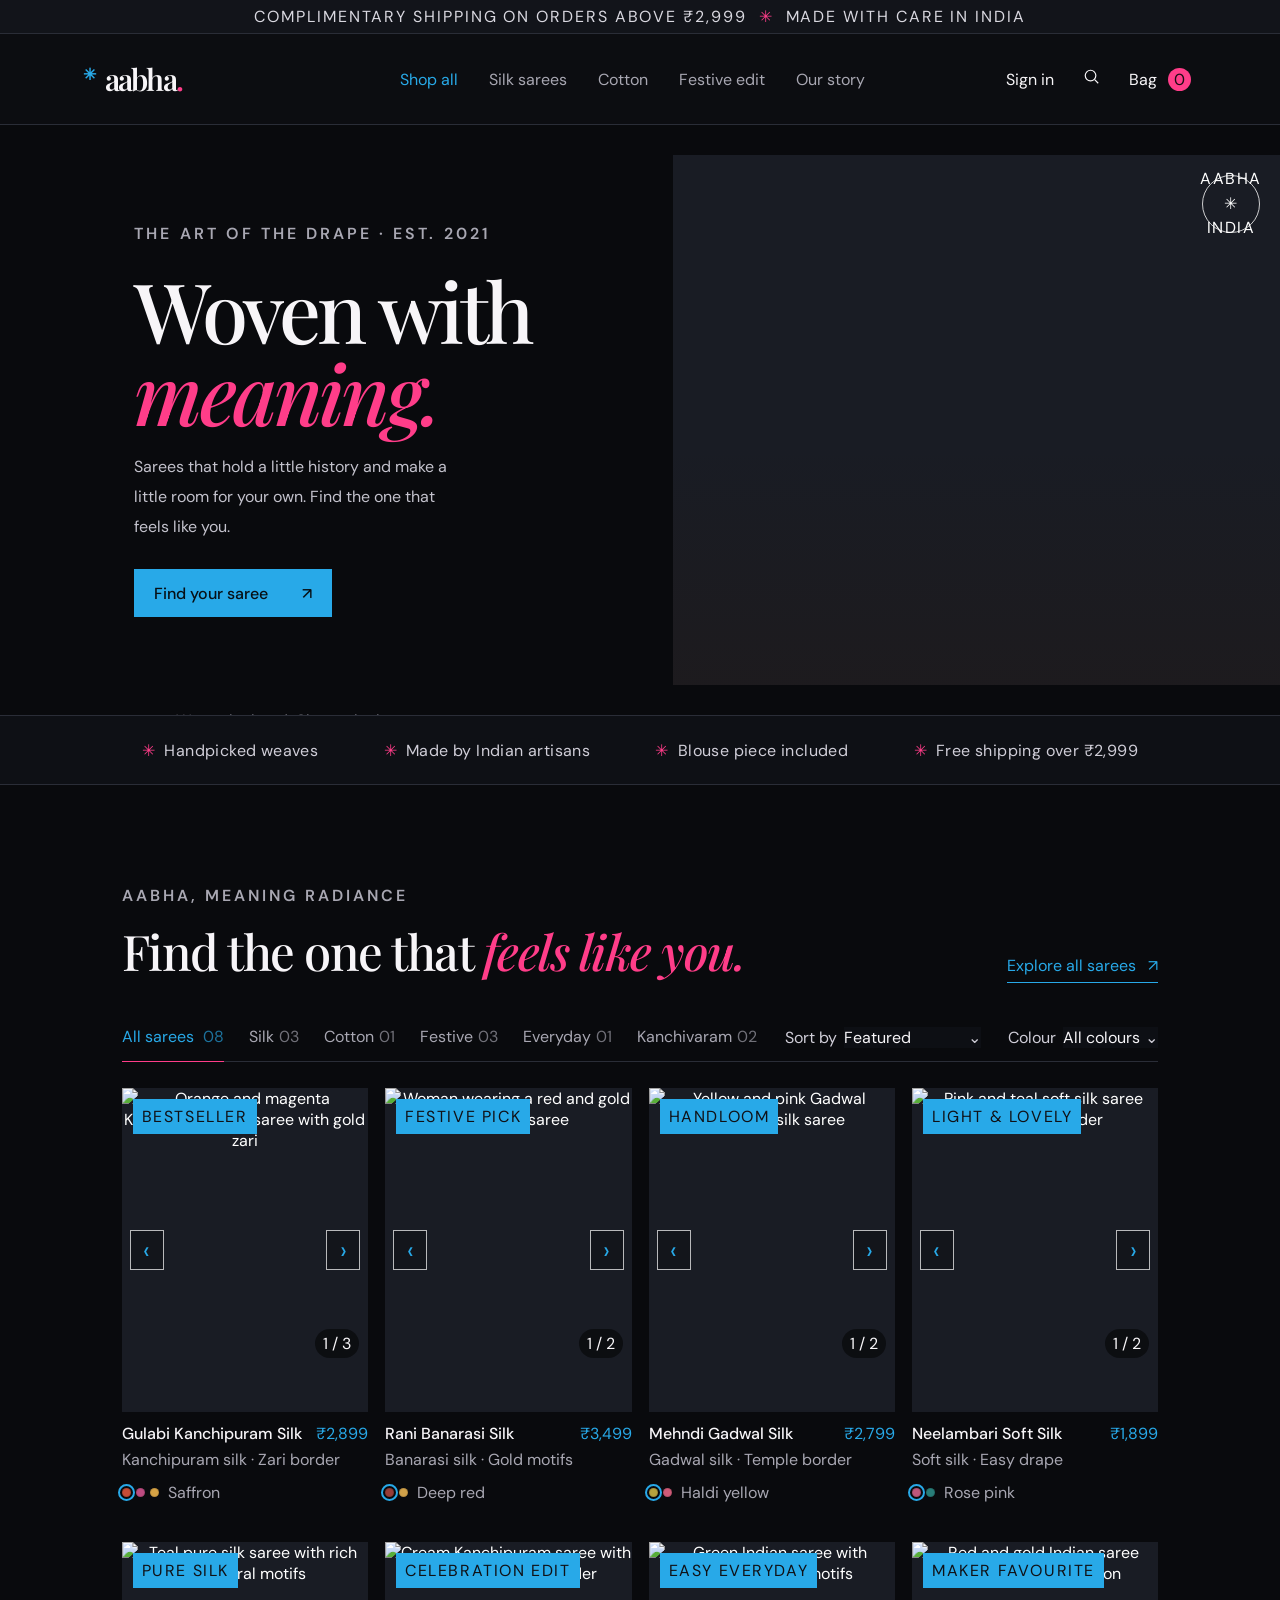
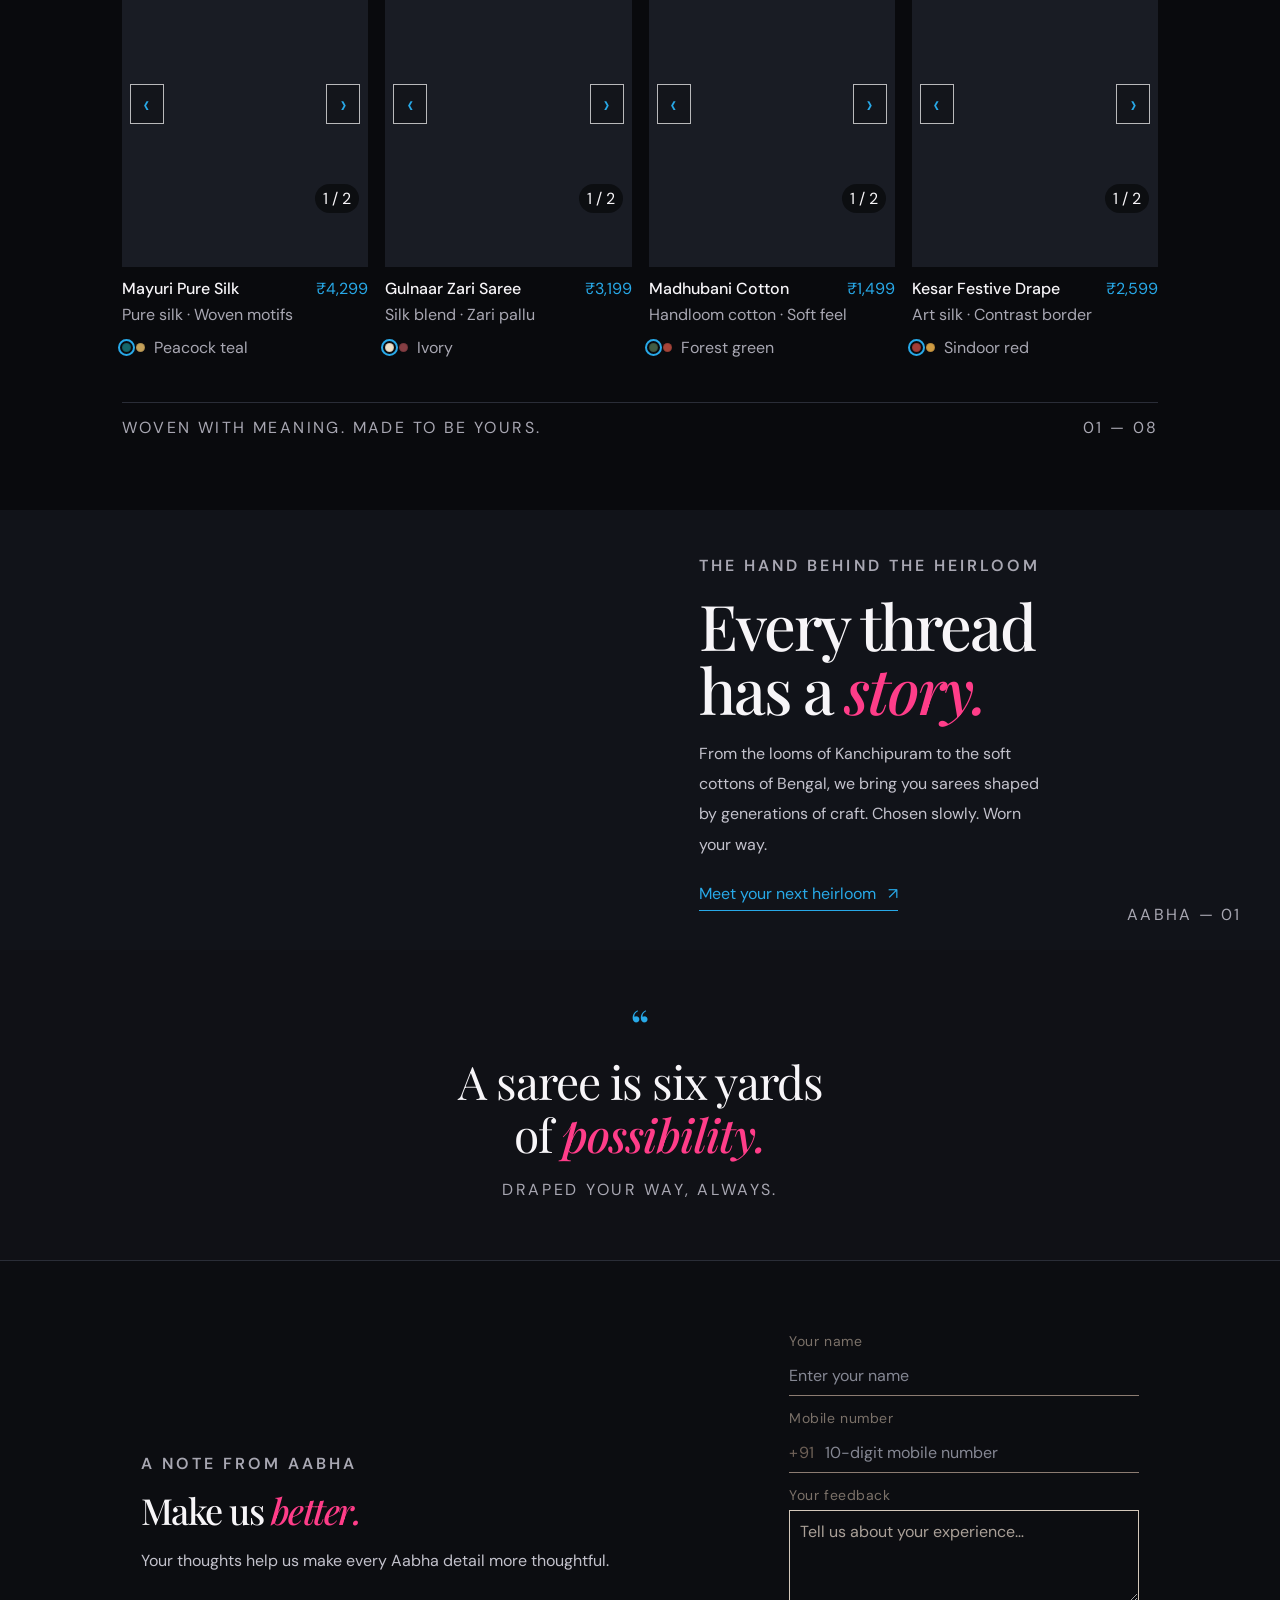
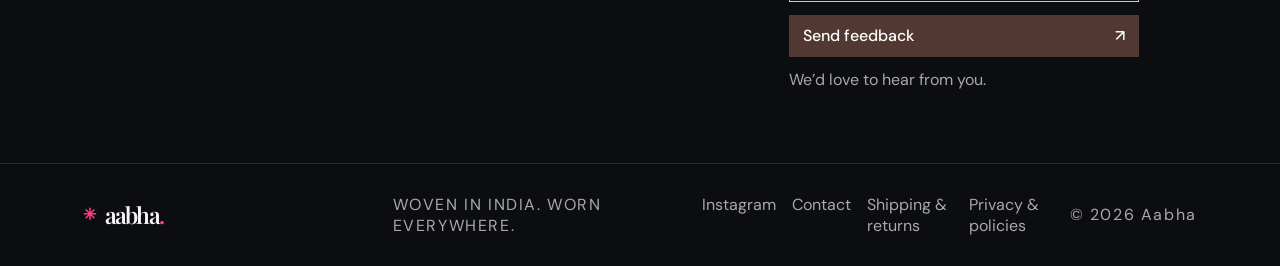
==== index.html @ df58d409 "Send feedback details via email" ====
<!doctype html>
<html lang="en">
<head>
  <meta charset="UTF-8" />
  <meta name="viewport" content="width=device-width, initial-scale=1.0" />
  <meta name="theme-color" content="#090a0d" />
  <meta name="description" content="Discover handpicked silk, cotton and festive sarees at Aabha. Timeless Indian drapes, thoughtfully chosen." />
  <title>Aabha — Sarees for every story</title>
  <link rel="preconnect" href="https://fonts.googleapis.com" />
  <link rel="preconnect" href="https://fonts.gstatic.com" crossorigin />
  <link href="https://fonts.googleapis.com/css2?family=DM+Sans:wght@400;500;600;700&family=Playfair+Display:ital,wght@0,500;0,600;0,700;1,500&display=swap" rel="stylesheet" />
<link rel="stylesheet" href="styles.css?v=11" />
  <link rel="stylesheet" href="storefront-theme.css?v=1" />
</head>
<body>
  <div class="announcement">Complimentary shipping on orders above ₹2,999 <span>✳</span> Made with care in India</div>
  <header class="site-header">
    <button class="menu-toggle" aria-label="Toggle navigation"><span></span><span></span></button>
    <a class="wordmark" href="#top" aria-label="Aabha home"><span class="logo-flower">✳</span> aabha<span class="logo-dot">.</span></a>
    <nav class="main-nav" aria-label="Main navigation"><a class="active" href="#shop">Shop all</a><a href="#shop" data-filter-link="Silk">Silk sarees</a><a href="#shop" data-filter-link="Cotton">Cotton</a><a href="#shop" data-filter-link="Festive">Festive edit</a><a href="#story">Our story</a></nav>
    <div class="header-actions"><button class="login-trigger" id="login-trigger" type="button">Sign in</button><button class="icon-button search-toggle" aria-label="Search sarees" title="Search"><svg viewBox="0 0 24 24"><circle cx="10.8" cy="10.8" r="6.7"/><path d="m16 16 4.5 4.5"/></svg></button><button class="cart-trigger" aria-label="Open shopping bag">Bag <span class="cart-count">0</span></button></div>
  </header>
  <main id="top">
    <section class="hero"><div class="hero-copy"><span class="eyebrow">THE ART OF THE DRAPE · EST. 2021</span><h1>Woven with<br /><em>meaning.</em></h1><p>Sarees that hold a little history and make a little room for your own. Find the one that feels like you.</p><a class="button button-dark" href="#shop">Find your saree <span>↗</span></a><div class="hero-note"><span class="note-line"></span> Woven by hand. Chosen by heart.</div></div><div class="hero-image" role="img" aria-label="Model wearing an elegant red and gold Indian saree"><span class="image-stamp">AABHA<br />✳<br />INDIA</span></div></section>
    <section class="trust-strip"><div><span>✳</span> Handpicked weaves</div><div><span>✳</span> Made by Indian artisans</div><div><span>✳</span> Blouse piece included</div><div><span>✳</span> Free shipping over ₹2,999</div></section>
    <section class="shop-section" id="shop"><div class="section-heading"><div><span class="eyebrow">AABHA, MEANING RADIANCE</span><h2>Find the one that <em>feels like you.</em></h2></div><a href="#products" class="text-link">Explore all sarees <span>↗</span></a></div><div class="shop-controls"><div class="filter-list" role="group" aria-label="Filter by saree style"><button class="filter-chip selected" data-category="All">All sarees <span>08</span></button><button class="filter-chip" data-category="Silk">Silk</button><button class="filter-chip" data-category="Cotton">Cotton</button><button class="filter-chip" data-category="Festive">Festive</button><button class="filter-chip" data-category="Everyday">Everyday</button></div><label class="sort-label">Sort by <select id="sort-select" aria-label="Sort sarees"><option value="featured">Featured</option><option value="low">Price: low to high</option><option value="high">Price: high to low</option></select><span>⌄</span></label><label class="color-filter">Colour <select id="color-filter" aria-label="Filter sarees by colour"><option value="all">All colours</option></select><span>⌄</span></label></div><div class="search-row" id="search-row"><label for="search-input">Find your drape</label><div><input id="search-input" type="search" placeholder="Try ‘Banarasi’ or ‘cotton’" /><button id="clear-search" aria-label="Clear search">×</button></div></div><div class="product-grid" id="products"></div><p class="empty-state" id="empty-state" hidden>No sarees found. Try a different search.</p><div class="shop-bottom"><span>WOVEN WITH MEANING. MADE TO BE YOURS.</span><span>01 — 08</span></div></section>
    <section class="craft-band" id="story"><div class="craft-image" role="img" aria-label="Traditional Indian textile with rich woven patterns"></div><div class="craft-copy"><span class="eyebrow">THE HAND BEHIND THE HEIRLOOM</span><h2>Every thread<br />has a <em>story.</em></h2><p>From the looms of Kanchipuram to the soft cottons of Bengal, we bring you sarees shaped by generations of craft. Chosen slowly. Worn your way.</p><a class="text-link" href="#shop">Meet your next heirloom <span>↗</span></a></div><span class="craft-number">AABHA — 01</span></section>
    <section class="quote-band"><span class="quote-mark">“</span><blockquote>A saree is six yards<br />of <em>possibility.</em></blockquote><span class="quote-byline">DRAPED YOUR WAY, ALWAYS.</span></section>
    <section class="newsletter"><div><span class="eyebrow">A NOTE FROM AABHA</span><h2>Make us <em>better.</em></h2><p>Your thoughts help us make every Aabha detail more thoughtful.</p></div><form id="feedback-form"><label class="feedback-field" for="feedback-name"><span>Your name</span><input id="feedback-name" name="name" type="text" autocomplete="name" maxlength="80" placeholder="Enter your name" required /></label><label class="feedback-field" for="feedback-mobile"><span>Mobile number</span><div class="feedback-phone"><span>+91</span><input id="feedback-mobile" name="mobile" type="tel" inputmode="numeric" autocomplete="tel-national" maxlength="10" pattern="[6-9][0-9]{9}" title="Enter a valid 10-digit Indian mobile number" placeholder="10-digit mobile number" required /></div></label><label class="feedback-field" for="feedback-message"><span>Your feedback</span><textarea id="feedback-message" name="feedback" rows="3" maxlength="1000" placeholder="Tell us about your experience…" required></textarea></label><button class="feedback-submit" type="submit">Send feedback <span>↗</span></button><span class="form-feedback" id="feedback-status" aria-live="polite">We’d love to hear from you.</span></form></section>
  </main>
  <footer class="site-footer"><a class="wordmark" href="#top"><span class="logo-flower">✳</span> aabha<span class="logo-dot">.</span></a><span>WOVEN IN INDIA. WORN EVERYWHERE.</span><div><a href="#story">Instagram</a><a href="#story">Contact</a><a href="policies.html#shipping-returns">Shipping &amp; returns</a><a href="policies.html">Privacy &amp; policies</a></div><small class="copyright">© 2026 Aabha</small></footer>
  <div class="auth-overlay" id="auth-overlay" aria-hidden="true"><section class="auth-dialog" role="dialog" aria-modal="true" aria-labelledby="auth-title"><button class="auth-close" id="close-auth" aria-label="Close sign in">×</button><a class="auth-brand" href="#top">✳ aabha.</a><span class="eyebrow">YOUR AABHA ACCOUNT</span><h2 id="auth-title">A little closer to your next drape.</h2><p class="auth-intro">Sign in with your mobile number to continue.</p><form id="phone-form"><label for="phone-number">Mobile number</label><div class="phone-field"><span>+91</span><input id="phone-number" type="tel" inputmode="numeric" autocomplete="tel-national" maxlength="10" placeholder="10-digit mobile number" required /></div><button class="button button-dark auth-submit" type="submit">Send OTP <span>↗</span></button><p class="auth-feedback" id="phone-feedback" aria-live="polite"></p></form><form id="otp-form" hidden><p class="otp-sent" id="otp-sent"></p><label for="otp-code">6-digit OTP</label><input class="otp-field" id="otp-code" type="text" inputmode="numeric" autocomplete="one-time-code" maxlength="6" placeholder="Enter OTP" required /><p class="demo-note">Local demo code: <strong>123456</strong>. Real SMS verification needs a server and OTP provider.</p><button class="button button-dark auth-submit" type="submit">Verify & sign in <span>↗</span></button><button class="resend-otp" id="resend-otp" type="button">Change number / resend code</button><p class="auth-feedback" id="otp-feedback" aria-live="polite"></p></form><form id="name-form" hidden><p class="otp-sent">OTP verified. What should we call you?</p><label for="full-name">Your name</label><input class="name-field" id="full-name" type="text" autocomplete="name" minlength="2" maxlength="60" placeholder="Enter your name" required /><button class="button button-dark auth-submit" type="submit">Finish sign in <span>↗</span></button><p class="auth-feedback" id="name-feedback" aria-live="polite"></p></form><div class="auth-signed-in" id="auth-signed-in" hidden><p class="signed-in-message">You’re signed in. Welcome to Aabha ✳</p><button class="resend-otp" id="sign-out" type="button">Sign out</button></div></section></div>  <div class="cart-backdrop" id="cart-backdrop"></div><aside class="cart-drawer" id="cart-drawer" aria-label="Shopping bag" aria-hidden="true"><div class="drawer-head"><div><span class="eyebrow">A LITTLE SOMETHING FOR YOU</span><h2>Your bag <span class="drawer-count">(0)</span></h2></div><button id="close-cart" aria-label="Close shopping bag">×</button></div><div class="shipping-progress"><span class="shipping-copy">Add a saree to your bag</span><div><i id="shipping-progress-bar"></i></div></div><div class="cart-items" id="cart-items"></div><div class="cart-empty" id="cart-empty"><span>✳</span><p>Your bag is waiting for a story.</p><button class="text-link" id="keep-shopping">Explore the collection ↗</button></div><div class="cart-footer" id="cart-footer"><section class="bag-address-section"><div class="bag-address-heading"><span>DELIVER TO</span><button id="add-address" type="button">+ Add new</button></div><div id="bag-address-list"></div><p class="bag-address-empty" id="bag-address-empty">Add a delivery address to continue.</p></section><section class="bill-summary" aria-label="Bill summary"><h3>Bill summary</h3><div class="bill-line"><span>Item total</span><strong id="subtotal">₹0</strong></div><div class="bill-line"><span>Handling charges</span><strong id="handling-charge">₹49</strong></div><div class="bill-line"><span>Delivery charges</span><strong id="delivery-charge">₹99</strong></div><div class="bill-line grand-total"><span>Grand total</span><strong id="grand-total">₹0</strong></div><p class="bill-note">Delivery is free on orders above ₹2,999.</p></section><button class="button button-dark checkout-button" id="checkout-button">Continue to checkout <span>↗</span></button><div class="checkout-message" id="checkout-message">Thank you for choosing artisan-made. Checkout is ready for your store setup.</div></div></aside><div class="toast" id="toast" role="status"></div>
  <div class="checkout-overlay" id="checkout-overlay" aria-hidden="true"><section class="checkout-dialog" role="dialog" aria-modal="true" aria-labelledby="delivery-title"><div class="checkout-head"><div><span class="eyebrow">ALMOST YOURS</span><h2 id="delivery-title">Where should we send it?</h2><p>Add or update your delivery address.</p></div><button id="close-checkout" aria-label="Close delivery address">×</button></div><form id="delivery-form"><div class="address-grid"><label class="address-field wide">Full name<input id="delivery-name" name="name" autocomplete="name" required /></label><label class="address-field">Mobile number<input id="delivery-phone" name="phone" type="tel" inputmode="numeric" autocomplete="tel-national" maxlength="10" required /></label><label class="address-field">Alternate mobile number <span>(optional)</span><input id="delivery-alt-phone" name="alternatePhone" type="tel" inputmode="numeric" autocomplete="tel-national" maxlength="10" placeholder="For delivery updates" /></label><label class="address-field">PIN code<input id="delivery-pincode" name="pincode" inputmode="numeric" autocomplete="postal-code" maxlength="6" required /></label><div class="address-field wide address-search-field"><label for="delivery-address-search">Search area, street or locality</label><input id="delivery-address-search" type="search" autocomplete="off" placeholder="Type at least 3 letters, e.g. HSR" aria-autocomplete="list" aria-controls="address-suggestions" aria-expanded="false" /><span>Address suggestions appear after 3 characters.</span><div class="address-suggestions" id="address-suggestions" role="listbox" hidden></div></div><label class="address-field wide">Flat, house no. and building<input id="delivery-house" name="house" autocomplete="address-line1" required /></label><label class="address-field wide">Street / area / locality<input id="delivery-area" name="area" autocomplete="address-line2" required /></label><label class="address-field wide">Landmark <span>(optional)</span><input id="delivery-landmark" name="landmark" /></label><label class="address-field">City<input id="delivery-city" name="city" autocomplete="address-level2" required /></label><label class="address-field">State<input id="delivery-state" name="state" autocomplete="address-level1" required /></label></div><input type="hidden" id="delivery-map-address" name="mapAddress" /><input type="hidden" id="delivery-coordinates" name="coordinates" /><p class="address-feedback" id="address-feedback" aria-live="polite"></p><button class="button button-dark save-address-button" type="submit">Save delivery address <span>↗</span></button></form></section></div>
  <div class="product-detail-overlay" id="product-detail-overlay" aria-hidden="true"><section class="product-detail-dialog" role="dialog" aria-modal="true" aria-labelledby="detail-title"><button class="detail-close" id="close-detail" aria-label="Close saree details">×</button><div class="detail-layout"><div class="detail-photo"><img id="detail-image" src="" alt="" /><div class="detail-gallery-thumbnails" id="detail-gallery-thumbnails" aria-label="More saree photos"></div></div><div class="detail-copy"><span class="eyebrow" id="detail-category"></span><h2 id="detail-title"></h2><strong class="detail-price" id="detail-price"></strong><p class="detail-material" id="detail-material"></p><p class="detail-description" id="detail-description"></p><div class="detail-color-row"><span>Colour</span><strong id="detail-color-name"></strong></div><div class="detail-colors" id="detail-colors"></div><div class="detail-bag-action" id="detail-add-wrap"></div><small>Blouse piece included · Ships across India</small></div></div></section></div>
  <script src="catalog-data.js?v=7"></script>
  <script src="config.js?v=5"></script>
  <script src="config.local.js?v=1"></script>
  <script src="app.js?v=11"></script>
  <script src="store-collections.js?v=1"></script>

</body>
</html>
---- styles.css ----
:root{--paper:#faf7f2;--ink:#27221f;--muted:#7f766e;--line:#e4ddd4;--wine:#773d3d;--saffron:#bd7957;--serif:'Playfair Display',Georgia,serif;--sans:'DM Sans',Arial,sans-serif}*{box-sizing:border-box}html{scroll-behavior:smooth}body{margin:0;background:var(--paper);color:var(--ink);font-family:var(--sans);-webkit-font-smoothing:antialiased}button,input,select{font:inherit}button,a{-webkit-tap-highlight-color:transparent}a{color:inherit;text-decoration:none}.announcement{height:34px;background:#49312e;color:#fcf8f0;display:flex;align-items:center;justify-content:center;gap:12px;font-size:16px;letter-spacing:.12em;text-transform:uppercase}.announcement span{color:#ddb58d}.site-header{height:91px;padding:0 6.5%;display:grid;grid-template-columns:190px 1fr 130px;align-items:center;border-bottom:1px solid rgba(39,34,31,.1);position:relative;z-index:3;background:var(--paper)}.wordmark{display:flex;align-items:center;position:relative;width:max-content;font-family:var(--serif);font-size:30px;letter-spacing:-1.9px;font-weight:600;padding-left:22px}.logo-flower{position:absolute;left:0;top:5px;font-family:var(--sans);font-size:16px;color:var(--saffron)}.logo-dot{color:var(--wine)}.wordmark small{font-family:var(--sans);position:absolute;left:23px;bottom:-11px;font-size:16px;letter-spacing:.18em;font-weight:500;color:#877a72}.main-nav{display:flex;justify-content:center;gap:31px}.main-nav a{font-size:16px;color:#746b64;transition:color .2s}.main-nav a:hover,.main-nav a.active{color:var(--wine)}.header-actions{display:flex;justify-content:flex-end;align-items:center;gap:23px}.icon-button,.cart-trigger,.menu-toggle{border:0;background:none;cursor:pointer;color:var(--ink)}.icon-button svg{width:19px;height:19px;stroke:currentColor;stroke-width:1.5;fill:none}.cart-trigger{font-size:16px}.cart-count{display:inline-grid;place-items:center;margin-left:7px;background:#eee6de;border-radius:50%;width:23px;height:23px;font-size:16px}.menu-toggle{display:none}.hero{min-height:590px;display:grid;grid-template-columns:47% 53%;position:relative;padding-left:10.5%;overflow:hidden}.hero-copy{align-self:center;padding:15px 45px 15px 0;position:relative;z-index:1}.eyebrow{font-size:16px;letter-spacing:.19em;color:#83776f;font-weight:600}.hero h1{font-family:var(--serif);font-weight:500;font-size:clamp(57px,6.5vw,88px);line-height:.99;letter-spacing:-3.8px;margin:25px 0 19px}.hero h1 em,.section-heading h2 em,.craft-copy h2 em,.quote-band blockquote em,.newsletter h2 em{font-weight:500;color:var(--wine)}.hero-copy>p{font-size:16px;color:#756d67;line-height:1.85;max-width:327px;margin:0 0 28px}.button{height:48px;padding:0 20px;display:inline-flex;align-items:center;justify-content:space-between;gap:34px;font-size:16px;font-weight:500;border:0;cursor:pointer;transition:background .2s,transform .2s}.button:hover{transform:translateY(-2px)}.button-dark{background:#513832;color:#fff}.button-dark:hover{background:#704943}.button span{font-size:16px}.hero-note{position:absolute;left:0;bottom:-99px;color:#81776f;font-size:16px;display:flex;align-items:center;gap:11px}.note-line{width:31px;height:1px;background:#b6a99c}.hero-image{margin:30px 0 30px;height:530px;position:relative;background:#d8c3b4 url('https://images.unsplash.com/photo-1726981448126-c7fc9237cdb5?auto=format&fit=crop&w=1500&q=85') center 37%/cover no-repeat}.hero-image:after{content:'';position:absolute;inset:55% 0 0;background:linear-gradient(0deg,rgba(34,25,22,.43),transparent)}.hero-caption{position:absolute;bottom:18px;left:21px;right:21px;z-index:1;display:flex;justify-content:space-between;color:#fff;font-size:16px;letter-spacing:.17em}.image-stamp{position:absolute;right:20px;top:20px;width:58px;height:58px;border:1px solid rgba(255,255,255,.78);border-radius:50%;display:grid;place-content:center;text-align:center;color:white;font-size:16px;letter-spacing:.09em;line-height:1.55;z-index:1}.hero-side{position:absolute;right:2.5%;top:44%;writing-mode:vertical-rl;font-size:16px;letter-spacing:.18em;color:#877b72;display:flex;align-items:center;gap:15px}.hero-side span{color:var(--saffron);font-size:16px}.trust-strip{min-height:70px;border-top:1px solid var(--line);border-bottom:1px solid var(--line);display:flex;align-items:center;justify-content:space-evenly;padding:0 6%;color:#655b55;font-size:16px;letter-spacing:.025em}.trust-strip div{display:flex;align-items:center;gap:9px}.trust-strip span{color:var(--saffron);font-size:16px}.shop-section{padding:100px 9.5% 72px}.section-heading{display:flex;justify-content:space-between;align-items:end}.section-heading h2,.newsletter h2{font-family:var(--serif);font-size:clamp(34px,4vw,49px);font-weight:500;letter-spacing:-1.5px;margin:12px 0 0}.text-link{font-size:16px;border-bottom:1px solid #aaa095;padding:0 0 6px}.text-link span{padding-left:8px}.shop-controls{margin-top:43px;border-bottom:1px solid var(--line);display:flex;align-items:center;justify-content:space-between}.filter-list{display:flex;gap:25px}.filter-chip{background:none;border:0;padding:0 0 14px;cursor:pointer;color:#898078;font-size:16px;position:relative}.filter-chip span{font-size:16px;margin-left:5px;opacity:.65}.filter-chip.selected{color:var(--wine)}.filter-chip.selected:after{content:'';height:1.5px;position:absolute;background:var(--saffron);bottom:-1px;left:0;right:0}.sort-label{display:flex;align-items:center;gap:7px;font-size:16px;color:#82776f;position:relative;margin-bottom:12px}.sort-label select{appearance:none;background:transparent;border:0;padding:0 14px 0 0;color:var(--ink);font-size:16px;cursor:pointer;outline:none}.sort-label>span{position:absolute;right:0;pointer-events:none}.product-grid{display:grid;grid-template-columns:repeat(4,minmax(0,1fr));column-gap:17px;row-gap:39px;padding-top:26px}.product-card{min-width:0;position:relative}.product-image{aspect-ratio:.76;overflow:hidden;position:relative;background:#eee7de}.product-image img{width:100%;height:100%;object-fit:cover;transition:transform .55s cubic-bezier(.2,.7,.3,1);display:block}.product-card:hover .product-image img{transform:scale(1.045)}.badge{position:absolute;top:11px;left:11px;background:rgba(250,247,242,.95);font-size:16px;letter-spacing:.1em;padding:7px 9px;color:#594640}.quick-add{position:absolute;bottom:9px;left:9px;right:9px;width:calc(100% - 18px);height:38px;background:rgba(250,247,242,.97);border:0;font-size:16px;color:#453632;cursor:pointer;opacity:0;transform:translateY(7px);transition:opacity .2s,transform .2s}.product-card:hover .quick-add,.quick-add:focus{opacity:1;transform:translateY(0)}.product-info{padding-top:11px;display:grid;grid-template-columns:1fr auto;gap:5px}.product-name{font-size:16px;font-weight:500}.product-price{font-size:16px}.product-category{grid-column:1/3;color:#8e8178;font-size:16px}.product-colors{display:flex;gap:5px;margin-top:7px;grid-column:1/3}.swatch{width:9px;height:9px;border-radius:50%;border:1px solid rgba(0,0,0,.12)}.shop-bottom{margin-top:44px;border-top:1px solid var(--line);padding-top:14px;display:flex;justify-content:space-between;font-size:16px;letter-spacing:.15em;color:#8b8078}.empty-state{text-align:center;color:#77746b;padding:60px 0;font-family:var(--serif);font-size:20px}.search-row{display:none;padding:17px 0 0}.search-row.open{display:block}.search-row>label{display:block;font-size:16px;text-transform:uppercase;letter-spacing:.12em;color:#77746b;margin:0 0 7px}.search-row>div{display:flex;border-bottom:1px solid #aaa59b;max-width:370px}.search-row input{border:0;background:transparent;outline:0;flex:1;padding:9px 0;font-size:16px}.search-row button{background:none;border:0;font-size:20px;color:#777;cursor:pointer}.craft-band{min-height:440px;background:#eee7de;display:grid;grid-template-columns:49% 51%;position:relative}.craft-image{margin:48px 0 48px 16%;background:url('https://d2wo2o4icj5j57.cloudfront.net/Jeenalavie/BlogImages/Blog-143/image1.jpg') center/cover}.craft-copy{align-self:center;padding:45px 15% 45px 11%}.craft-copy h2{font-family:var(--serif);font-size:clamp(42px,5vw,63px);line-height:1.02;font-weight:500;letter-spacing:-2px;margin:17px 0}.craft-copy p{font-size:16px;color:#776c64;line-height:1.9;max-width:350px;margin:0 0 23px}.craft-number{position:absolute;right:3%;bottom:25px;font-size:16px;letter-spacing:.14em;color:#82776f}.quote-band{min-height:310px;background:#f5eee5;display:flex;flex-direction:column;align-items:center;justify-content:center;text-align:center;position:relative}.quote-mark{font-family:var(--serif);color:var(--saffron);font-size:48px;line-height:.7}.quote-band blockquote{font-family:var(--serif);font-size:clamp(31px,4vw,46px);line-height:1.15;margin:13px 0 18px;letter-spacing:-1px}.quote-byline{font-size:16px;letter-spacing:.17em;color:#81766e}.newsletter{padding:71px 11%;display:flex;justify-content:space-between;align-items:center;gap:50px}.newsletter h2{font-size:36px}.newsletter p{font-size:16px;color:#7d736c;margin-bottom:0}.newsletter form{width:min(350px,100%)}.newsletter form>label{display:block;font-size:16px;letter-spacing:.1em;color:#7b7169;margin-bottom:8px}.newsletter form>div{display:flex;border-bottom:1px solid #8c7c72}.newsletter input{border:0;background:transparent;outline:0;flex:1;padding:11px 0;font-size:16px}.newsletter form button{border:0;background:none;font-size:17px;cursor:pointer}.form-feedback{display:block;margin-top:9px;color:#92867c;font-size:16px}.site-footer{padding:30px 6.5%;background:#49312e;color:#f8f3ec;display:grid;grid-template-columns:1fr 1fr 1.2fr auto;align-items:center;gap:18px}.site-footer .wordmark{font-size:23px}.site-footer .wordmark small{color:#d6c7b6}.site-footer .logo-flower,.site-footer .logo-dot{color:#e1a77d}.site-footer>span,.site-footer .copyright{font-size:16px;letter-spacing:.1em;color:#d1c2b6}.site-footer>div{display:flex;gap:16px;font-size:16px;color:#eee2d7}.cart-backdrop{position:fixed;inset:0;background:rgba(35,27,24,.42);z-index:10;opacity:0;pointer-events:none;transition:opacity .25s}.cart-backdrop.open{opacity:1;pointer-events:auto}.cart-drawer{position:fixed;right:0;top:0;bottom:0;z-index:11;width:min(430px,100%);background:var(--paper);padding:29px 28px;display:flex;flex-direction:column;transform:translateX(102%);transition:transform .3s ease}.cart-drawer.open{transform:translateX(0)}.drawer-head{display:flex;justify-content:space-between;align-items:flex-start;border-bottom:1px solid var(--line);padding-bottom:19px}.drawer-head h2{font-family:var(--serif);font-size:29px;font-weight:500;margin:7px 0 0}.drawer-count{font:16px var(--sans);color:#77746b}.drawer-head>button{border:0;background:none;font-size:27px;cursor:pointer;color:#777}.shipping-progress{padding:17px 0 7px}.shipping-copy{font-size:16px;color:#71655e}.shipping-progress>div{height:3px;background:#e9e0d7;margin-top:9px}.shipping-progress i{display:block;height:100%;width:0;background:#9b6952;transition:width .2s}.cart-items{overflow:auto}.cart-item{display:grid;grid-template-columns:70px 1fr auto;gap:12px;padding:16px 0;border-bottom:1px solid var(--line)}.cart-item img{width:70px;height:88px;object-fit:cover}.cart-item-info{display:flex;flex-direction:column;align-items:flex-start}.cart-item-info strong{font-size:16px;font-weight:500}.cart-item-info small{font-size:16px;color:#777;margin-top:5px}.quantity{display:flex;align-items:center;border:1px solid var(--line);margin-top:auto}.quantity button{border:0;background:none;width:24px;height:21px;cursor:pointer}.quantity span{font-size:16px}.cart-item-price{font-size:16px}.cart-empty{margin:auto;text-align:center}.cart-empty>span{font-size:23px;color:var(--saffron)}.cart-empty p{font-family:var(--serif);font-size:20px}.cart-empty button{background:none;border:0;cursor:pointer}.cart-footer{margin-top:auto;border-top:1px solid var(--line);padding-top:18px}.subtotal{display:flex;justify-content:space-between;font-size:16px}.cart-footer>p{font-size:16px;color:#77746b}.checkout-button{width:100%;margin-top:9px}.checkout-message{display:none;background:#efe7dd;padding:10px;margin-top:10px;font-size:16px;color:#58453c;line-height:1.5}.checkout-message.visible{display:block}.toast{position:fixed;bottom:22px;left:50%;transform:translate(-50%,12px);background:#49312e;color:white;padding:12px 18px;font-size:16px;opacity:0;pointer-events:none;transition:.25s;z-index:15}.toast.visible{opacity:1;transform:translate(-50%,0)}
@media(max-width:900px){.site-header{padding:0 4%;grid-template-columns:165px 1fr 110px}.main-nav{gap:16px}.main-nav a{font-size:16px}.hero{padding-left:6%;min-height:520px}.hero-image{height:460px}.hero-copy{padding-right:20px}.hero h1{font-size:63px}.shop-section{padding-left:6%;padding-right:6%}.product-grid{grid-template-columns:repeat(2,minmax(0,1fr));gap:28px 15px}.product-image{aspect-ratio:.82}.quick-add{opacity:1;transform:none}.newsletter{padding-left:8%;padding-right:8%}.site-footer{grid-template-columns:1fr 1fr}.site-footer .copyright{text-align:right}}@media(max-width:620px){.announcement{height:30px;font-size:16px;gap:7px}.site-header{height:70px;padding:0 5%;grid-template-columns:35px 1fr 100px}.menu-toggle{display:grid;gap:5px;padding:5px}.menu-toggle span{width:17px;height:1px;background:var(--ink)}.wordmark{font-size:26px}.main-nav{display:none;position:absolute;top:70px;left:0;right:0;background:var(--paper);padding:20px 7%;border-bottom:1px solid var(--line);flex-direction:column;gap:17px}.main-nav.open{display:flex}.main-nav a{font-size:16px}.header-actions{gap:15px}.hero{display:flex;flex-direction:column;padding:42px 5% 0;min-height:auto}.hero-copy{padding:0 0 31px}.hero h1{font-size:58px;letter-spacing:-2.8px;margin:17px 0 13px}.hero-copy>p{font-size:16px}.hero-note{display:none}.hero-image{margin:0;height:390px;width:100%;background-position:center 31%}.hero-side{display:none}.trust-strip{min-height:69px;display:grid;grid-template-columns:1fr 1fr;gap:13px;padding:16px 6%;font-size:16px}.trust-strip div{gap:6px}.shop-section{padding:61px 5% 50px}.section-heading{align-items:flex-start;gap:10px}.section-heading h2{font-size:33px;line-height:1.08}.section-heading .text-link{font-size:16px;white-space:nowrap;margin-top:25px}.shop-controls{margin-top:27px;align-items:flex-start}.filter-list{gap:14px;overflow-x:auto;margin-right:9px;scrollbar-width:none}.filter-list::-webkit-scrollbar{display:none}.filter-chip{font-size:16px;white-space:nowrap}.filter-chip span{display:none}.sort-label{font-size:16px;gap:3px;flex-shrink:0}.sort-label select{font-size:16px;max-width:76px}.product-grid{padding-top:19px;gap:24px 9px}.product-image{aspect-ratio:.73}.badge{top:7px;left:7px;padding:6px;font-size:16px}.quick-add{left:5px;right:5px;width:calc(100% - 10px);height:32px;font-size:16px;bottom:5px}.product-info{padding-top:8px}.product-name{font-size:16px}.product-price{font-size:16px}.product-category{font-size:16px}.shop-bottom{margin-top:28px}.craft-band{display:flex;flex-direction:column;padding:0 5% 40px}.craft-image{margin:0;height:310px;order:1;background-position:center 50%}.craft-copy{padding:42px 5% 35px;order:2}.craft-copy h2{font-size:47px}.craft-number{right:7%;bottom:17px}.quote-band{min-height:270px}.newsletter{padding:48px 7%;display:block}.newsletter h2{font-size:31px}.newsletter form{margin-top:25px}.site-footer{grid-template-columns:1fr 1fr;padding:24px 6%;gap:17px}.site-footer>span{font-size:16px}.site-footer>div{grid-column:1/3;grid-row:2;gap:15px}.site-footer .copyright{font-size:16px}.cart-drawer{padding:22px 19px}}
.login-trigger{border:0;background:none;color:var(--wine);font-size:16px;cursor:pointer;white-space:nowrap}.site-header{grid-template-columns:190px 1fr 205px}.header-actions{gap:16px}.auth-overlay{position:fixed;inset:0;z-index:20;background:rgba(35,27,24,.48);display:grid;place-items:center;padding:20px;opacity:0;pointer-events:none;transition:opacity .2s}.auth-overlay.open{opacity:1;pointer-events:auto}.auth-dialog{position:relative;width:min(420px,100%);background:var(--paper);padding:41px 38px 34px;box-shadow:0 18px 60px rgba(30,20,15,.16)}.auth-close{position:absolute;right:15px;top:11px;border:0;background:none;color:#71655e;font-size:26px;cursor:pointer}.auth-brand{display:block;font-family:var(--serif);font-size:23px;color:var(--wine);margin-bottom:24px}.auth-dialog h2{font-family:var(--serif);font-size:31px;font-weight:500;line-height:1.15;letter-spacing:-.7px;margin:10px 0}.auth-intro{font-size:16px;line-height:1.7;color:#7d736c;margin:0 0 24px}.auth-dialog form>label{display:block;font-size:16px;color:#71655e;margin-bottom:8px}.phone-field{height:45px;display:flex;align-items:center;border-bottom:1px solid #998a7d;gap:10px}.phone-field span{font-size:16px;color:#6e6057}.phone-field input,.otp-field{border:0;background:transparent;outline:0;flex:1;font-size:16px;padding:12px 0;color:var(--ink)}.auth-submit{width:100%;margin-top:19px}.auth-feedback{min-height:14px;color:#8a493e;font-size:16px;margin:10px 0 0}.otp-sent{font-size:16px;color:#71655e;line-height:1.6;margin:0 0 17px}.otp-field{width:100%;border-bottom:1px solid #998a7d;letter-spacing:.3em;font-size:16px}.demo-note{padding:10px;background:#f0e9e0;color:#756a62;font-size:16px;line-height:1.55}.demo-note strong{color:var(--wine);letter-spacing:.12em}.resend-otp{border:0;background:none;padding:12px 0 0;color:var(--wine);font-size:16px;text-decoration:underline;cursor:pointer}.signed-in-message{font-family:var(--serif);font-size:18px;color:#59443b}.auth-dialog [hidden]{display:none!important}@media(max-width:900px){.site-header{grid-template-columns:165px 1fr 195px}}@media(max-width:620px){.site-header{grid-template-columns:35px 1fr 151px}.header-actions{gap:11px}.login-trigger{font-size:16px}.auth-dialog{padding:38px 25px 28px}.auth-dialog h2{font-size:28px}}
.name-field{display:block;width:100%;border:0;border-bottom:1px solid #998a7d;background:transparent;outline:0;font-size:16px;padding:13px 0;color:var(--ink)}
.login-trigger{max-width:130px;overflow:hidden;text-overflow:ellipsis}.header-actions{min-width:0}@media(max-width:620px){.site-header{grid-template-columns:35px minmax(0,1fr) 157px}.login-trigger{max-width:66px;padding:0}.header-actions{gap:8px}}.checkout-overlay{position:fixed;inset:0;display:grid;place-items:center;padding:18px;background:rgba(35,27,24,.52);z-index:22;opacity:0;pointer-events:none;transition:opacity .2s}.checkout-overlay.open{opacity:1;pointer-events:auto}.checkout-dialog{position:relative;background:var(--paper);width:min(610px,100%);max-height:94vh;overflow:auto;padding:27px 31px;box-shadow:0 18px 60px rgba(30,20,15,.2)}.checkout-head{display:flex;justify-content:space-between;align-items:flex-start;border-bottom:1px solid var(--line);padding-bottom:15px;margin-bottom:17px}.checkout-head h2{font:500 29px/1.1 var(--serif);letter-spacing:-.6px;margin:8px 0}.checkout-head p{font-size:16px;color:#81766e;margin:0}.checkout-head>button{background:none;border:0;font-size:25px;color:#776a61;cursor:pointer}.address-grid{display:grid;grid-template-columns:1fr 1fr;gap:13px 15px}.address-field{font-size:16px;color:#72665e;display:flex;flex-direction:column;gap:6px}.address-field.wide{grid-column:1/3}.address-field>span{display:inline;font-size:16px;color:#9c9289}.address-field input{width:100%;height:35px;padding:7px 8px;border:1px solid #ddd3c9;background:#fffdfa;color:var(--ink);outline-color:#99705e;font-size:16px}.address-search-field{position:relative}.address-suggestions{position:absolute;top:calc(100% - 10px);left:0;right:0;z-index:5;max-height:245px;overflow:auto;background:#fffdfa;border:1px solid #d9cec4;box-shadow:0 12px 28px rgba(48,34,28,.14)}.address-suggestion{display:flex;width:100%;flex-direction:column;gap:4px;padding:10px 12px;border:0;border-bottom:1px solid #eee6de;background:transparent;text-align:left;color:var(--ink);cursor:pointer}.address-suggestion:last-child{border-bottom:0}.address-suggestion:hover,.address-suggestion:focus{background:#f4eee7;outline:0}.address-suggestion strong{font-size:16px;font-weight:500}.address-suggestion span,.address-suggestion-message{font-size:16px;color:#81766e;line-height:1.5}.address-suggestion-message{padding:11px 12px}.address-feedback{min-height:12px;color:#874e43;font-size:16px;margin:7px 0 0}.save-address-button{width:100%;margin-top:6px}@media(max-width:620px){.checkout-overlay{padding:8px}.checkout-dialog{max-height:96vh;padding:20px 17px}.checkout-head h2{font-size:25px}.address-grid{gap:10px}.address-field input{height:34px}}.product-image-trigger{position:absolute;inset:0;width:100%;height:100%;padding:0;border:0;background:transparent;cursor:zoom-in;z-index:1}.product-image-trigger img{display:block;width:100%;height:100%;object-fit:cover}.badge{z-index:2;pointer-events:none}.quick-add{z-index:3}.product-name{grid-column:1/2;padding:0;border:0;background:none;text-align:left;font:500 16px var(--sans);color:var(--ink);cursor:pointer}.product-name:hover{text-decoration:underline;text-decoration-color:var(--saffron);text-underline-offset:3px}.product-colors{align-items:center;flex-wrap:wrap}.swatch{padding:0;cursor:pointer;appearance:none}.swatch.selected{outline:1px solid var(--wine);outline-offset:2px}.selected-color-label{margin-left:4px;color:#8e8178;font-size:16px}.product-detail-overlay{position:fixed;inset:0;z-index:18;display:grid;place-items:center;padding:18px;background:rgba(35,27,24,.52);opacity:0;pointer-events:none;transition:opacity .2s}.product-detail-overlay.open{opacity:1;pointer-events:auto}.product-detail-dialog{position:relative;width:min(850px,100%);max-height:92vh;overflow:auto;background:var(--paper);padding:27px}.detail-close{position:absolute;right:17px;top:12px;z-index:2;border:0;background:rgba(250,247,242,.9);font-size:26px;color:#6f6259;cursor:pointer}.detail-layout{display:grid;grid-template-columns:1fr 1fr;gap:33px;align-items:center}.detail-photo{height:min(70vh,650px);min-height:350px;background:#eee7de}.detail-photo img{width:100%;height:100%;object-fit:cover}.detail-copy{padding:20px 25px 20px 0}.detail-copy h2{font:500 clamp(30px,4vw,43px)/1.08 var(--serif);letter-spacing:-1px;margin:12px 0}.detail-price{font-size:16px;font-weight:500}.detail-material{font-size:16px;color:#766b63;margin:14px 0 20px}.detail-description{font-size:16px;line-height:1.85;color:#776c64;border-top:1px solid var(--line);padding-top:15px}.detail-color-row{display:flex;gap:8px;align-items:center;margin-top:17px;font-size:16px}.detail-color-row>span{color:#8b8078}.detail-color-row strong{font-weight:500}.detail-colors{display:flex;gap:9px;margin-top:11px}.detail-colors .swatch{width:16px;height:16px}.detail-add{width:100%;margin:22px 0 12px}.detail-copy>small{font-size:16px;color:#8b8078}@media(max-width:620px){.product-name{font-size:16px}.selected-color-label{font-size:16px}.product-detail-dialog{padding:14px}.detail-layout{grid-template-columns:1fr;gap:15px}.detail-photo{height:40vh;min-height:230px;max-height:390px}.detail-copy{padding:7px 8px 12px}.detail-copy h2{font-size:30px}.detail-material{margin:9px 0 14px}}.product-bag-action{position:absolute;left:9px;right:9px;bottom:9px;z-index:3}.product-bag-action .quick-add{position:relative;left:auto;right:auto;bottom:auto;width:100%;height:38px}.card-quantity{height:38px;display:flex;align-items:center;justify-content:center;gap:14px;background:rgba(250,247,242,.98);color:#453632}.card-quantity button{width:28px;height:30px;border:0;background:transparent;color:inherit;font-size:17px;cursor:pointer}.card-quantity strong{min-width:14px;text-align:center;font-size:16px;font-weight:500}.product-bag-action .quick-add{opacity:0;transform:translateY(7px)}.product-card:hover .product-bag-action .quick-add,.product-bag-action .quick-add:focus{opacity:1;transform:translateY(0)}@media(max-width:900px){.product-bag-action{left:7px;right:7px;bottom:7px}.product-bag-action .quick-add{opacity:1;transform:none}}@media(max-width:620px){.product-bag-action{left:5px;right:5px;bottom:5px}.product-bag-action .quick-add{height:32px}.card-quantity{height:34px;gap:9px}.card-quantity button{height:28px;width:24px}}
.detail-add{width:100%;margin:22px 0 12px}.detail-quantity{height:48px;margin:22px 0 12px;padding:0 7px;justify-content:space-between}.detail-quantity button{font-size:20px;width:40px;height:42px}.bag-address-section{border-top:1px solid var(--line);border-bottom:1px solid var(--line);padding:11px 0;margin-bottom:13px}.bag-address-heading{display:flex;align-items:center;justify-content:space-between;margin-bottom:7px}.bag-address-heading>span{font-size:16px;letter-spacing:.15em;color:#82766e}.bag-address-heading button{border:0;background:none;color:var(--wine);font-size:16px;cursor:pointer}.bag-address-empty{font-size:16px;color:#8c8179;margin:5px 0}.bag-address-card{display:grid;grid-template-columns:1fr auto;align-items:center;gap:8px;padding:6px 0;border-top:1px solid #eee8e0}.bag-address-card label{display:flex;align-items:flex-start;gap:7px;cursor:pointer;min-width:0}.bag-address-card input{margin:2px 0 0;accent-color:#773d3d}.bag-address-card label span{display:flex;flex-direction:column;gap:3px;min-width:0}.bag-address-card strong{font-size:16px;font-weight:500}.bag-address-card small{font-size:16px;color:#8a7e76;white-space:nowrap;overflow:hidden;text-overflow:ellipsis;max-width:275px}.bag-address-card>button{border:0;background:none;color:var(--wine);font-size:16px;text-decoration:underline;cursor:pointer;padding:5px}.bill-summary{border-top:1px solid var(--line);padding:11px 0 9px}.bill-summary h3{font:500 16px var(--serif);margin:0 0 9px}.bill-line{display:flex;justify-content:space-between;align-items:center;padding:4px 0;font-size:16px;color:#756a62}.bill-line strong{font-size:16px;font-weight:500;color:var(--ink)}.bill-line.grand-total{border-top:1px solid var(--line);margin-top:6px;padding-top:9px;color:var(--ink);font-size:16px}.bill-line.grand-total strong{font-size:16px;color:var(--wine)}.bill-note{margin:4px 0 0;font-size:16px;color:#93877e}.map-current-location{display:block;margin-top:9px;padding:0;border:0;background:none;color:var(--wine);font-size:16px;text-decoration:underline;text-underline-offset:3px;cursor:pointer}.location-permission-hint{display:block;margin-top:7px;font-size:16px;line-height:1.5;color:#897d74}.map-head>div{max-width:calc(100% - 45px)}.map-action-left{display:flex;flex-direction:column;align-items:flex-start;gap:5px;min-width:0}.map-bottom .map-current-location{margin:0;padding:7px 10px;border:1px solid #bca99d;text-decoration:none;background:var(--paper)}.map-bottom .location-permission-hint{max-width:100%;margin:9px 0 0}.map-bottom{align-items:flex-end}@media(max-width:620px){.map-bottom{align-items:stretch;flex-direction:column}.map-bottom>button{align-self:stretch}.map-bottom .map-current-location{font-size:16px}}
.map-coordinate-field input{background:#f4efe8;color:#766a62;cursor:default}.map-bottom .map-current-location{white-space:nowrap}.detail-photo{display:flex;flex-direction:column;gap:8px}.detail-photo>img{flex:1;min-height:0;height:calc(100% - 68px)}.detail-gallery-thumbnails{height:60px;display:flex;gap:8px;overflow-x:auto;flex-shrink:0}.detail-gallery-thumbnails[hidden]{display:none}.detail-gallery-thumb{width:48px;height:58px;flex:0 0 auto;padding:0;border:1px solid #d5c8bb;background:#f3ede6;cursor:pointer;opacity:.68}.detail-gallery-thumb.selected{border:2px solid var(--wine);opacity:1}.detail-gallery-thumb img{display:block;width:100%;height:100%;object-fit:cover}.detail-photo:has(.detail-gallery-thumbnails[hidden])>img{height:100%}.badge-out-of-stock{background:#773d3d;color:#fff8f0}.quick-add:disabled,.detail-add:disabled,.card-quantity button:disabled{opacity:.72;cursor:not-allowed}.quick-add.out-of-stock{opacity:1;transform:none;cursor:not-allowed;color:#773d3d}.product-gallery-arrow{position:absolute;top:50%;z-index:4;transform:translateY(-50%);width:34px;height:40px;border:1px solid rgba(255,255,255,.7);background:rgba(250,247,242,.9);color:var(--wine);font-size:25px;line-height:1;cursor:pointer}.product-gallery-arrow.previous{left:8px}.product-gallery-arrow.next{right:8px}.product-gallery-arrow:hover{background:#fff}.product-gallery-count{position:absolute;right:9px;bottom:54px;z-index:4;padding:4px 8px;background:rgba(39,34,31,.66);color:#fff;font-size:16px;border-radius:20px;pointer-events:none}.color-filter{display:flex;align-items:center;gap:7px;font-size:16px;color:#82776f;position:relative;margin:0 0 12px;white-space:nowrap}.color-filter select{appearance:none;background:transparent;border:0;padding:0 18px 0 0;color:var(--ink);font-size:16px;cursor:pointer;outline:none}.color-filter>span{position:absolute;right:0;pointer-events:none}.shop-controls{gap:15px}@media(max-width:900px){.shop-controls{flex-wrap:wrap}.color-filter{margin-bottom:10px}}@media(max-width:620px){.color-filter{font-size:16px;gap:3px;flex-shrink:0}.color-filter select{font-size:16px;max-width:105px}}
.newsletter textarea{width:100%;min-width:0;min-height:86px;resize:vertical;border:0;background:transparent;outline:0;padding:11px 0;font:inherit;line-height:1.5;color:var(--ink)}.newsletter textarea::placeholder{color:#aaa098}.newsletter form>div{align-items:flex-end}.newsletter form button{padding:0 0 11px}
.newsletter .feedback-field{display:grid;gap:6px;margin:0 0 13px;color:#7b7169;font-size:14px;letter-spacing:.04em}.newsletter .feedback-field input,.newsletter .feedback-field textarea{width:100%;min-width:0;border:0;border-bottom:1px solid #8c7c72;background:transparent;outline:0;padding:9px 0;color:var(--ink);font:inherit;font-size:16px;letter-spacing:0}.newsletter .feedback-field textarea{min-height:78px;border:1px solid #d4c8bb;padding:9px 10px;resize:vertical;line-height:1.5}.newsletter .feedback-phone{display:flex;align-items:center;gap:10px;border-bottom:1px solid #8c7c72}.newsletter .feedback-phone>span{font-size:16px;color:#6e6057}.newsletter .feedback-phone input{border:0}.newsletter .feedback-submit{width:100%;height:42px;display:flex;align-items:center;justify-content:space-between;padding:0 14px;border:0;background:#513832;color:#fff;font:500 16px var(--sans);cursor:pointer}.newsletter .feedback-submit:hover{background:#704943}.newsletter #feedback-status{display:block;margin-top:11px;line-height:1.5}
---- storefront-theme.css ----
:root {
  color-scheme: dark;
  --jet: #090a0d;
  --surface: #12141a;
  --surface-raised: #191c24;
  --ink: #f7f5f8;
  --muted: #a8a7b2;
  --line: #2a2d37;
  --wine: #28a9e8;
  --saffron: #ff3d89;
  --paper: var(--surface);
}

body { background: var(--jet); color: var(--ink); }
.announcement { background: var(--surface); color: #d9d8e0; border-bottom: 1px solid var(--line); }
.announcement span, .logo-dot { color: var(--saffron); }
.site-header { background: #0c0d11; border-color: var(--line); }
.wordmark { color: var(--ink); }
.logo-flower { color: var(--wine); }
.wordmark small, .main-nav a { color: var(--muted); }
.main-nav a.active, .main-nav a:hover, .store-link, .text-link { color: var(--wine); }
.header-actions button, .menu-toggle { color: var(--ink); }
.header-actions button:hover, .icon-button:hover { color: var(--saffron); }
.cart-count { background: var(--saffron); color: #180d13; }
.hero { background: var(--jet); }
.eyebrow, .hero-side, .hero-note { color: var(--muted); }
.hero h1, .section-heading h2, .craft-copy h2, .quote-band blockquote, .newsletter h2 { color: var(--ink); }
.hero h1 em, .section-heading h2 em, .craft-copy h2 em, .quote-band blockquote em, .newsletter h2 em { color: var(--saffron); }
.hero-copy > p, .craft-copy p, .newsletter p { color: #c3c2cc; }
.button-dark, .quick-add, .card-quantity {
  color: #071016;
  background: var(--wine);
}
.button-dark:hover, .quick-add:hover { background: #1688c3; }
.hero-note .note-line { background: var(--saffron); }
.hero-image { background-color: var(--surface-raised); }
.image-stamp { border-color: #ffffffc7; }
.trust-strip { border-color: var(--line); color: #d0ced8; background: #0e1015; }
.trust-strip span, .hero-side span { color: var(--saffron); }
.section-heading, .shop-section { color: var(--ink); }
.text-link { border-color: var(--wine); }
.shop-controls { border-color: var(--line); }
.filter-chip { color: var(--muted); }
.filter-chip.selected { color: var(--wine); }
.filter-chip.selected::after { background: var(--saffron); }
.sort-label, .color-filter { color: #d0ced8; }
.sort-label select, .color-filter select, .search-row input, .newsletter input {
  border-color: #3a3d48;
  color: var(--ink);
  background: #0d0f14;
}
.sort-label select:focus, .color-filter select:focus, .search-row input:focus, .newsletter input:focus { outline: 2px solid #28a9e866; }
.search-row { border-color: var(--line); }
.search-row > label, .search-row button, .empty-state { color: var(--muted); }
.search-row > div { border-color: #555762; }
.product-image { background: var(--surface-raised); }
.badge { color: #101116; background: var(--wine); }
.badge-out-of-stock { color: #1b0b12; background: var(--saffron); }
.product-name { color: var(--ink); }
.product-category, .selected-color-label { color: var(--muted); }
.product-price { color: var(--wine); }
.quick-add { opacity: 0; }
.quick-add.out-of-stock { color: #1b0b12; background: var(--saffron); }
.product-colors .swatch.selected, .detail-colors .swatch.selected { outline: 2px solid var(--wine); outline-offset: 2px; }
.shop-bottom { border-color: var(--line); color: var(--muted); }
.craft-band { color: var(--ink); background: #111319; }
.craft-number { color: var(--muted); }
.quote-band { color: var(--ink); background: #101116; }
.quote-mark { color: var(--wine); }
.quote-byline { color: var(--muted); }
.newsletter { color: var(--ink); background: #0c0d11; border-top: 1px solid var(--line); }
.newsletter form > label, .form-feedback { color: var(--muted); }
.newsletter form > div { border-color: var(--wine); }
.newsletter form button { color: #071016; background: var(--wine); }
.site-footer { color: #dedce5; background: #0c0d11; border-top: 1px solid var(--line); }
.site-footer .wordmark small, .site-footer > span, .site-footer .copyright, .site-footer > div { color: var(--muted); }
.site-footer .logo-flower, .site-footer .logo-dot { color: var(--saffron); }
.site-footer a:hover { color: var(--wine); }

.cart-backdrop, .auth-overlay, .checkout-overlay, .product-detail-overlay { background: #050609c9; }
.cart-drawer, .auth-dialog, .checkout-dialog, .product-detail-dialog { color: var(--ink); background: var(--surface); border: 1px solid var(--line); }
.drawer-head, .checkout-head { border-color: var(--line); }
.drawer-head > button, .auth-close, .checkout-head > button, .detail-close { color: var(--ink); }
.drawer-count, .shipping-copy, .cart-item-info small, .cart-footer > p, .bag-address-heading > span,
.bag-address-empty, .bag-address-card small, .bill-line, .bill-note, .location-permission-hint,
.checkout-head p, .address-field, .address-field > span, .address-suggestion span,
.address-suggestion-message, .detail-material, .detail-description, .detail-color-row > span,
.detail-copy > small, .auth-intro, .auth-dialog form > label, .phone-field span, .otp-sent,
.signed-in-message, .demo-note, .auth-feedback, .address-feedback { color: var(--muted); }
.shipping-progress > div { background: #343742; }
.shipping-progress i { background: var(--saffron); }
.bill-summary, .bag-address-section { border-color: var(--line); }
.checkout-message, .demo-note { color: #e2dff0; background: #201a2b; }
.auth-brand, .detail-price, .cart-item-price, .grand-total strong { color: var(--wine); }
.phone-field, .otp-field, .name-field { border-color: #555762; color: var(--ink); }
.phone-field input, .otp-field, .name-field { background: transparent; color: var(--ink); }
.phone-field:focus-within, .otp-field:focus, .name-field:focus { border-color: var(--wine); }
.auth-feedback, .address-feedback { color: var(--saffron); }
.resend-otp, .text-button { color: var(--wine); }
.address-field input, .address-search-field input, .map-coordinate-field input {
  border-color: #3a3d48;
  color: var(--ink);
  background: #0d0f14;
}
.address-field input:focus, .address-search-field input:focus { border-color: var(--wine); outline-color: var(--wine); }
.address-suggestions { border-color: var(--line); background: var(--surface-raised); box-shadow: 0 12px 28px #0008; }
.address-suggestion { color: var(--ink); border-color: var(--line); }
.address-suggestion:hover, .address-suggestion:focus { background: #222630; }
.bag-address-card { border-color: var(--line); }
.bag-address-card input { accent-color: var(--wine); }
.map-bottom .map-current-location, .map-current-location { border-color: #3a3d48; color: var(--wine); background: var(--surface-raised); }
.map-action-left, .map-head, .map-bottom { color: var(--ink); }
.detail-close { background: #12141ad9; }
.detail-photo { background: var(--surface-raised); }
.detail-gallery-thumb { border-color: var(--line); background: var(--surface-raised); }
.product-gallery-arrow { border-color: #ffffffb3; background: #12141ad9; color: var(--wine); }
.product-gallery-arrow:hover { background: var(--surface); }
.product-gallery-count { color: var(--ink); background: #090a0dcc; }
.toast { color: #071016; background: var(--wine); }
.toast.error { color: #180d13; background: var(--saffron); }
input::placeholder, textarea::placeholder { color: #858793; }
button:focus-visible, a:focus-visible, input:focus-visible, select:focus-visible { outline: 2px solid var(--saffron); outline-offset: 2px; }

@media (max-width: 760px) {
  .site-header, .main-nav { background: #0c0d11; }
  .main-nav { border-color: var(--line); }
  .craft-band { background: #111319; }
}
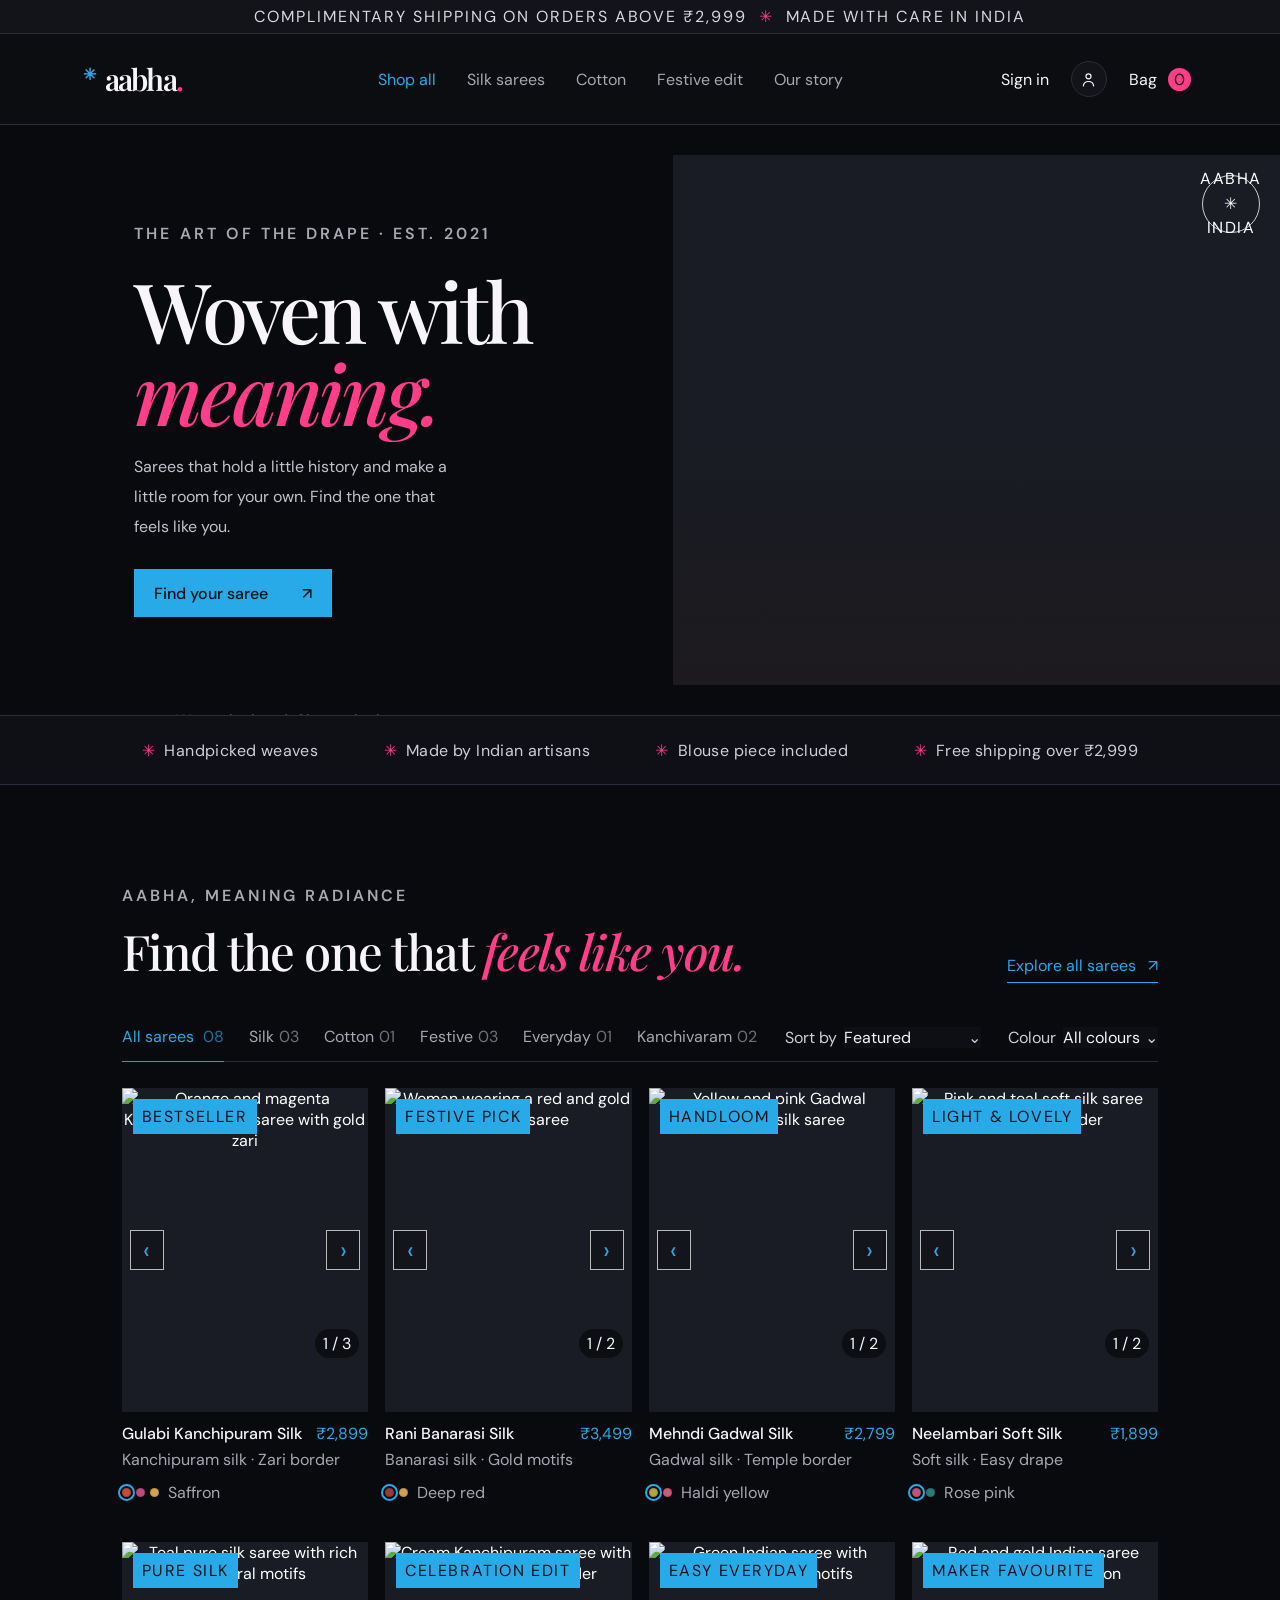
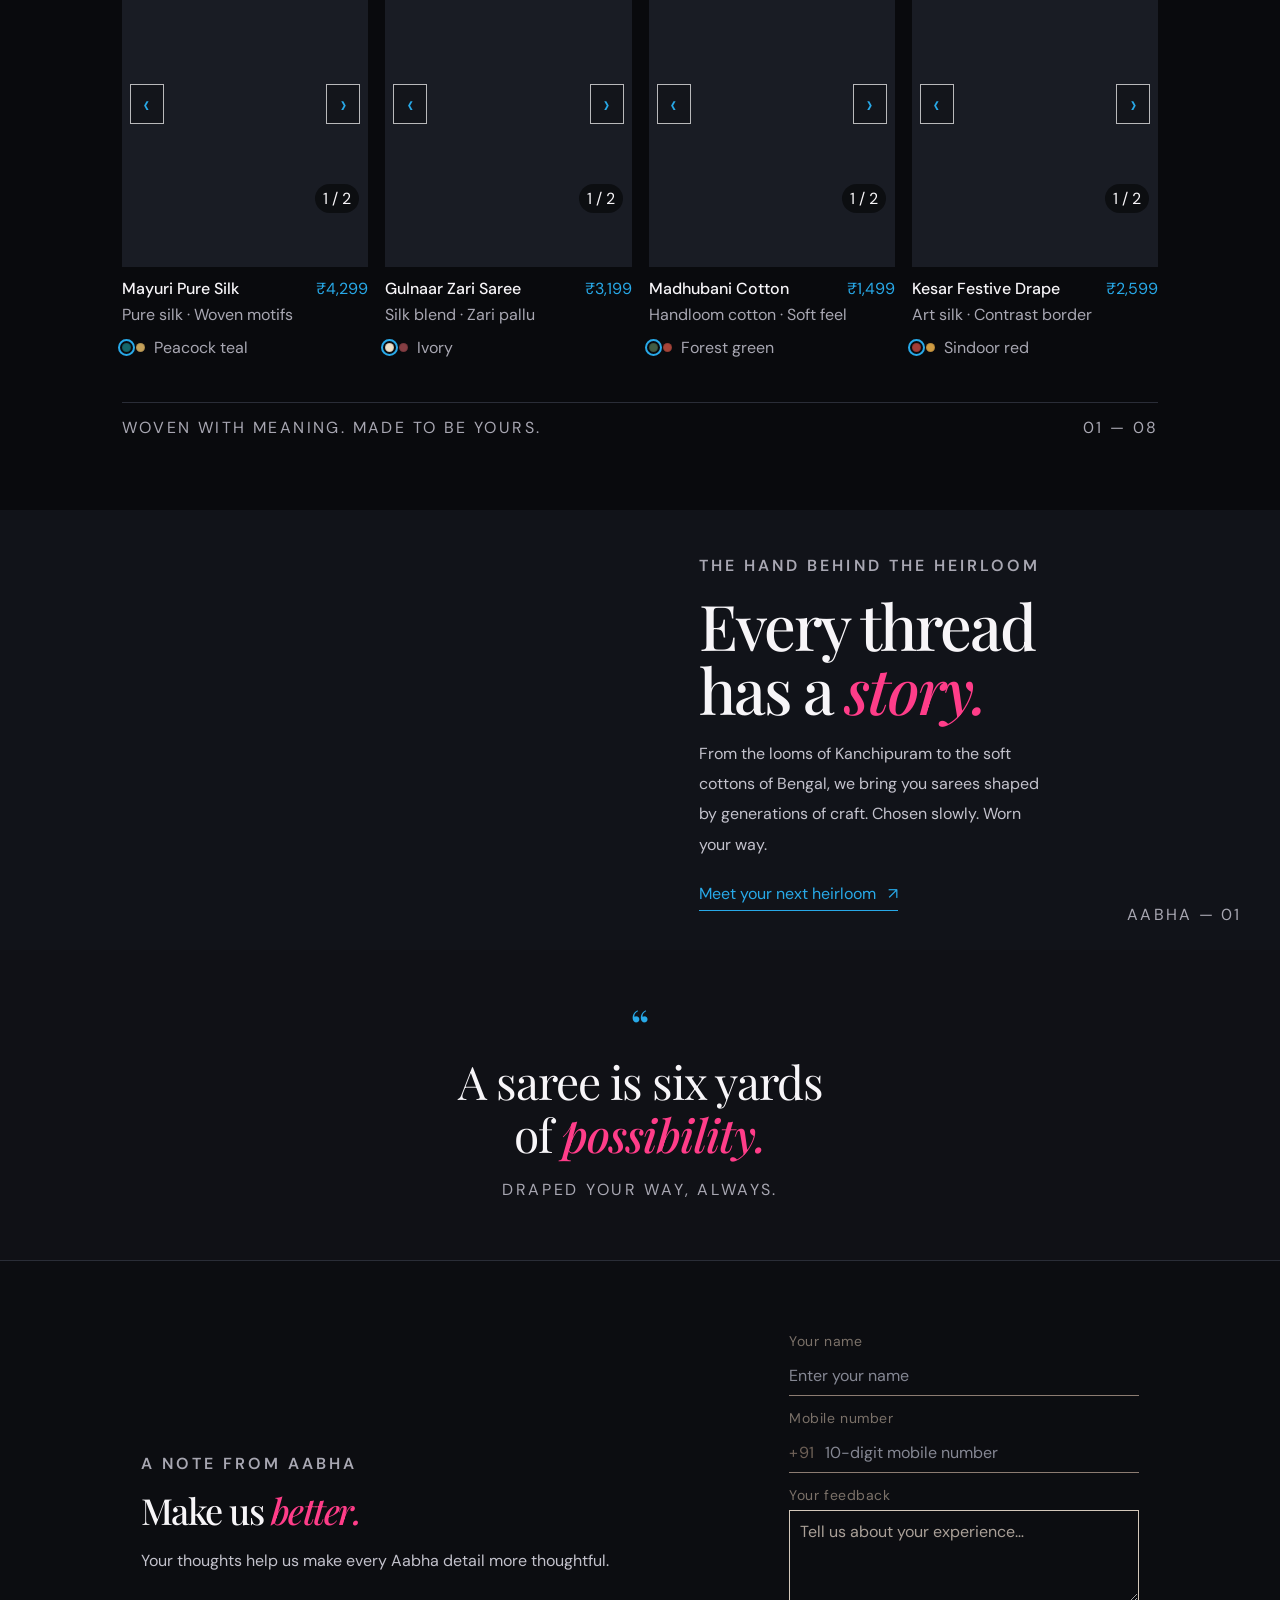
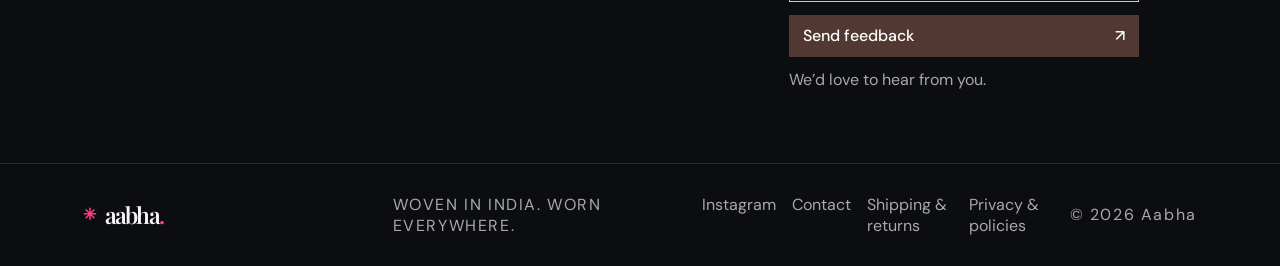
==== commit 42bdc02a: "Improve account editing and map loading" ====
--- a/index.html
+++ b/index.html
@@ -8,9 +8,11 @@
   <title>Aabha — Sarees for every story</title>
   <link rel="preconnect" href="https://fonts.googleapis.com" />
   <link rel="preconnect" href="https://fonts.gstatic.com" crossorigin />
+  <link rel="preconnect" href="https://maps.googleapis.com" />
+  <link rel="preconnect" href="https://maps.gstatic.com" crossorigin />
   <link href="https://fonts.googleapis.com/css2?family=DM+Sans:wght@400;500;600;700&family=Playfair+Display:ital,wght@0,500;0,600;0,700;1,500&display=swap" rel="stylesheet" />
-<link rel="stylesheet" href="styles.css?v=11" />
-  <link rel="stylesheet" href="storefront-theme.css?v=1" />
+<link rel="stylesheet" href="styles.css?v=18" />
+  <link rel="stylesheet" href="storefront-theme.css?v=2" />
 </head>
 <body>
   <div class="announcement">Complimentary shipping on orders above ₹2,999 <span>✳</span> Made with care in India</div>
@@ -18,7 +20,7 @@
     <button class="menu-toggle" aria-label="Toggle navigation"><span></span><span></span></button>
     <a class="wordmark" href="#top" aria-label="Aabha home"><span class="logo-flower">✳</span> aabha<span class="logo-dot">.</span></a>
     <nav class="main-nav" aria-label="Main navigation"><a class="active" href="#shop">Shop all</a><a href="#shop" data-filter-link="Silk">Silk sarees</a><a href="#shop" data-filter-link="Cotton">Cotton</a><a href="#shop" data-filter-link="Festive">Festive edit</a><a href="#story">Our story</a></nav>
-    <div class="header-actions"><button class="login-trigger" id="login-trigger" type="button">Sign in</button><button class="icon-button search-toggle" aria-label="Search sarees" title="Search"><svg viewBox="0 0 24 24"><circle cx="10.8" cy="10.8" r="6.7"/><path d="m16 16 4.5 4.5"/></svg></button><button class="cart-trigger" aria-label="Open shopping bag">Bag <span class="cart-count">0</span></button></div>
+    <div class="header-actions"><button class="login-trigger" id="login-trigger" type="button">Sign in</button><div class="profile-actions"><button class="profile-trigger" id="profile-trigger" type="button" aria-label="Open profile menu" aria-haspopup="menu" aria-controls="profile-menu" aria-expanded="false" title="Profile"><svg viewBox="0 0 24 24" aria-hidden="true"><circle cx="12" cy="8" r="3.2"></circle><path d="M5.5 20c.4-3.5 2.8-5.5 6.5-5.5s6.1 2 6.5 5.5"></path></svg></button><div class="profile-menu" id="profile-menu" role="menu" aria-label="Profile options" hidden><p class="profile-menu-summary" id="profile-menu-summary">Sign in to see your Aabha account.</p><button type="button" role="menuitem" data-profile-action="account">Account details</button><button type="button" role="menuitem" data-profile-action="addresses">Saved Address</button><button type="button" role="menuitem" data-profile-action="logout" class="profile-menu-logout">Logout</button></div></div><button class="cart-trigger" aria-label="Open shopping bag">Bag <span class="cart-count">0</span></button></div>
   </header>
   <main id="top">
     <section class="hero"><div class="hero-copy"><span class="eyebrow">THE ART OF THE DRAPE · EST. 2021</span><h1>Woven with<br /><em>meaning.</em></h1><p>Sarees that hold a little history and make a little room for your own. Find the one that feels like you.</p><a class="button button-dark" href="#shop">Find your saree <span>↗</span></a><div class="hero-note"><span class="note-line"></span> Woven by hand. Chosen by heart.</div></div><div class="hero-image" role="img" aria-label="Model wearing an elegant red and gold Indian saree"><span class="image-stamp">AABHA<br />✳<br />INDIA</span></div></section>
@@ -29,14 +31,19 @@
     <section class="newsletter"><div><span class="eyebrow">A NOTE FROM AABHA</span><h2>Make us <em>better.</em></h2><p>Your thoughts help us make every Aabha detail more thoughtful.</p></div><form id="feedback-form"><label class="feedback-field" for="feedback-name"><span>Your name</span><input id="feedback-name" name="name" type="text" autocomplete="name" maxlength="80" placeholder="Enter your name" required /></label><label class="feedback-field" for="feedback-mobile"><span>Mobile number</span><div class="feedback-phone"><span>+91</span><input id="feedback-mobile" name="mobile" type="tel" inputmode="numeric" autocomplete="tel-national" maxlength="10" pattern="[6-9][0-9]{9}" title="Enter a valid 10-digit Indian mobile number" placeholder="10-digit mobile number" required /></div></label><label class="feedback-field" for="feedback-message"><span>Your feedback</span><textarea id="feedback-message" name="feedback" rows="3" maxlength="1000" placeholder="Tell us about your experience…" required></textarea></label><button class="feedback-submit" type="submit">Send feedback <span>↗</span></button><span class="form-feedback" id="feedback-status" aria-live="polite">We’d love to hear from you.</span></form></section>
   </main>
   <footer class="site-footer"><a class="wordmark" href="#top"><span class="logo-flower">✳</span> aabha<span class="logo-dot">.</span></a><span>WOVEN IN INDIA. WORN EVERYWHERE.</span><div><a href="#story">Instagram</a><a href="#story">Contact</a><a href="policies.html#shipping-returns">Shipping &amp; returns</a><a href="policies.html">Privacy &amp; policies</a></div><small class="copyright">© 2026 Aabha</small></footer>
-  <div class="auth-overlay" id="auth-overlay" aria-hidden="true"><section class="auth-dialog" role="dialog" aria-modal="true" aria-labelledby="auth-title"><button class="auth-close" id="close-auth" aria-label="Close sign in">×</button><a class="auth-brand" href="#top">✳ aabha.</a><span class="eyebrow">YOUR AABHA ACCOUNT</span><h2 id="auth-title">A little closer to your next drape.</h2><p class="auth-intro">Sign in with your mobile number to continue.</p><form id="phone-form"><label for="phone-number">Mobile number</label><div class="phone-field"><span>+91</span><input id="phone-number" type="tel" inputmode="numeric" autocomplete="tel-national" maxlength="10" placeholder="10-digit mobile number" required /></div><button class="button button-dark auth-submit" type="submit">Send OTP <span>↗</span></button><p class="auth-feedback" id="phone-feedback" aria-live="polite"></p></form><form id="otp-form" hidden><p class="otp-sent" id="otp-sent"></p><label for="otp-code">6-digit OTP</label><input class="otp-field" id="otp-code" type="text" inputmode="numeric" autocomplete="one-time-code" maxlength="6" placeholder="Enter OTP" required /><p class="demo-note">Local demo code: <strong>123456</strong>. Real SMS verification needs a server and OTP provider.</p><button class="button button-dark auth-submit" type="submit">Verify & sign in <span>↗</span></button><button class="resend-otp" id="resend-otp" type="button">Change number / resend code</button><p class="auth-feedback" id="otp-feedback" aria-live="polite"></p></form><form id="name-form" hidden><p class="otp-sent">OTP verified. What should we call you?</p><label for="full-name">Your name</label><input class="name-field" id="full-name" type="text" autocomplete="name" minlength="2" maxlength="60" placeholder="Enter your name" required /><button class="button button-dark auth-submit" type="submit">Finish sign in <span>↗</span></button><p class="auth-feedback" id="name-feedback" aria-live="polite"></p></form><div class="auth-signed-in" id="auth-signed-in" hidden><p class="signed-in-message">You’re signed in. Welcome to Aabha ✳</p><button class="resend-otp" id="sign-out" type="button">Sign out</button></div></section></div>  <div class="cart-backdrop" id="cart-backdrop"></div><aside class="cart-drawer" id="cart-drawer" aria-label="Shopping bag" aria-hidden="true"><div class="drawer-head"><div><span class="eyebrow">A LITTLE SOMETHING FOR YOU</span><h2>Your bag <span class="drawer-count">(0)</span></h2></div><button id="close-cart" aria-label="Close shopping bag">×</button></div><div class="shipping-progress"><span class="shipping-copy">Add a saree to your bag</span><div><i id="shipping-progress-bar"></i></div></div><div class="cart-items" id="cart-items"></div><div class="cart-empty" id="cart-empty"><span>✳</span><p>Your bag is waiting for a story.</p><button class="text-link" id="keep-shopping">Explore the collection ↗</button></div><div class="cart-footer" id="cart-footer"><section class="bag-address-section"><div class="bag-address-heading"><span>DELIVER TO</span><button id="add-address" type="button">+ Add new</button></div><div id="bag-address-list"></div><p class="bag-address-empty" id="bag-address-empty">Add a delivery address to continue.</p></section><section class="bill-summary" aria-label="Bill summary"><h3>Bill summary</h3><div class="bill-line"><span>Item total</span><strong id="subtotal">₹0</strong></div><div class="bill-line"><span>Handling charges</span><strong id="handling-charge">₹49</strong></div><div class="bill-line"><span>Delivery charges</span><strong id="delivery-charge">₹99</strong></div><div class="bill-line grand-total"><span>Grand total</span><strong id="grand-total">₹0</strong></div><p class="bill-note">Delivery is free on orders above ₹2,999.</p></section><button class="button button-dark checkout-button" id="checkout-button">Continue to checkout <span>↗</span></button><div class="checkout-message" id="checkout-message">Thank you for choosing artisan-made. Checkout is ready for your store setup.</div></div></aside><div class="toast" id="toast" role="status"></div>
-  <div class="checkout-overlay" id="checkout-overlay" aria-hidden="true"><section class="checkout-dialog" role="dialog" aria-modal="true" aria-labelledby="delivery-title"><div class="checkout-head"><div><span class="eyebrow">ALMOST YOURS</span><h2 id="delivery-title">Where should we send it?</h2><p>Add or update your delivery address.</p></div><button id="close-checkout" aria-label="Close delivery address">×</button></div><form id="delivery-form"><div class="address-grid"><label class="address-field wide">Full name<input id="delivery-name" name="name" autocomplete="name" required /></label><label class="address-field">Mobile number<input id="delivery-phone" name="phone" type="tel" inputmode="numeric" autocomplete="tel-national" maxlength="10" required /></label><label class="address-field">Alternate mobile number <span>(optional)</span><input id="delivery-alt-phone" name="alternatePhone" type="tel" inputmode="numeric" autocomplete="tel-national" maxlength="10" placeholder="For delivery updates" /></label><label class="address-field">PIN code<input id="delivery-pincode" name="pincode" inputmode="numeric" autocomplete="postal-code" maxlength="6" required /></label><div class="address-field wide address-search-field"><label for="delivery-address-search">Search area, street or locality</label><input id="delivery-address-search" type="search" autocomplete="off" placeholder="Type at least 3 letters, e.g. HSR" aria-autocomplete="list" aria-controls="address-suggestions" aria-expanded="false" /><span>Address suggestions appear after 3 characters.</span><div class="address-suggestions" id="address-suggestions" role="listbox" hidden></div></div><label class="address-field wide">Flat, house no. and building<input id="delivery-house" name="house" autocomplete="address-line1" required /></label><label class="address-field wide">Street / area / locality<input id="delivery-area" name="area" autocomplete="address-line2" required /></label><label class="address-field wide">Landmark <span>(optional)</span><input id="delivery-landmark" name="landmark" /></label><label class="address-field">City<input id="delivery-city" name="city" autocomplete="address-level2" required /></label><label class="address-field">State<input id="delivery-state" name="state" autocomplete="address-level1" required /></label></div><input type="hidden" id="delivery-map-address" name="mapAddress" /><input type="hidden" id="delivery-coordinates" name="coordinates" /><p class="address-feedback" id="address-feedback" aria-live="polite"></p><button class="button button-dark save-address-button" type="submit">Save delivery address <span>↗</span></button></form></section></div>
+  <div class="profile-overlay" id="profile-account-overlay" aria-hidden="true"><section class="profile-dialog" role="dialog" aria-modal="true" aria-labelledby="profile-account-title"><button class="profile-close" type="button" data-close-profile="account" aria-label="Close account details">×</button><span class="eyebrow">YOUR AABHA ACCOUNT</span><h2 id="profile-account-title">Account details</h2><dl class="profile-detail-list"><div class="profile-name-row"><dt>Name</dt><dd><span id="profile-account-name">—</span><button class="profile-inline-edit" id="profile-account-edit-name" type="button" hidden>Edit</button></dd></div><div><dt>Mobile number</dt><dd id="profile-account-phone">—</dd></div></dl><div class="profile-name-editor" id="profile-name-editor" hidden><label for="profile-name-input">Update name</label><div class="profile-name-edit-controls"><input id="profile-name-input" type="text" autocomplete="name" minlength="2" maxlength="60" /><button class="profile-name-save" id="profile-name-save" type="button">Save</button><button class="profile-name-cancel" id="profile-name-cancel" type="button">Cancel</button></div><p id="profile-name-feedback" aria-live="polite"></p></div><p id="profile-account-help" class="profile-help"></p><button class="button button-dark profile-sign-in" id="profile-account-sign-in" type="button" hidden>Sign in <span>↗</span></button></section></div>
+  <div class="profile-overlay" id="profile-address-overlay" aria-hidden="true"><section class="profile-dialog profile-address-dialog" role="dialog" aria-modal="true" aria-labelledby="profile-address-title"><button class="profile-close" type="button" data-close-profile="addresses" aria-label="Close saved addresses">×</button><span class="eyebrow">DELIVERY DETAILS</span><h2 id="profile-address-title">Saved addresses</h2><div class="profile-address-list" id="profile-address-list"></div><p class="profile-address-empty" id="profile-address-empty" hidden>No saved addresses yet.</p><button class="button button-dark profile-add-address" id="profile-add-address" type="button">+ Add new address</button></section></div>  <div class="auth-overlay" id="auth-overlay" aria-hidden="true"><section class="auth-dialog" role="dialog" aria-modal="true" aria-labelledby="auth-title"><button class="auth-close" id="close-auth" aria-label="Close sign in">×</button><a class="auth-brand" href="#top">✳ aabha.</a><span class="eyebrow">YOUR AABHA ACCOUNT</span><h2 id="auth-title">A little closer to your next drape.</h2><p class="auth-intro">Sign in with your mobile number to continue.</p><form id="phone-form"><label for="phone-number">Mobile number</label><div class="phone-field"><span>+91</span><input id="phone-number" type="tel" inputmode="numeric" autocomplete="tel-national" maxlength="10" placeholder="10-digit mobile number" required /></div><button class="button button-dark auth-submit" type="submit">Send OTP <span>↗</span></button><p class="auth-feedback" id="phone-feedback" aria-live="polite"></p></form><form id="otp-form" hidden><p class="otp-sent" id="otp-sent"></p><label for="otp-code">6-digit OTP</label><input class="otp-field" id="otp-code" type="text" inputmode="numeric" autocomplete="one-time-code" maxlength="6" placeholder="Enter OTP" required /><p class="demo-note">Local demo code: <strong>123456</strong>. Real SMS verification needs a server and OTP provider.</p><button class="button button-dark auth-submit" type="submit">Verify & sign in <span>↗</span></button><button class="resend-otp" id="resend-otp" type="button">Change number / resend code</button><p class="auth-feedback" id="otp-feedback" aria-live="polite"></p></form><form id="name-form" hidden><p class="otp-sent">OTP verified. What should we call you?</p><label for="full-name">Your name</label><input class="name-field" id="full-name" type="text" autocomplete="name" minlength="2" maxlength="60" placeholder="Enter your name" required /><button class="button button-dark auth-submit" type="submit">Finish sign in <span>↗</span></button><p class="auth-feedback" id="name-feedback" aria-live="polite"></p></form><div class="auth-signed-in" id="auth-signed-in" hidden><p class="signed-in-message">You’re signed in. Welcome to Aabha ✳</p><button class="resend-otp" id="sign-out" type="button">Sign out</button></div></section></div>  <div class="cart-backdrop" id="cart-backdrop"></div><aside class="cart-drawer" id="cart-drawer" aria-label="Shopping bag" aria-hidden="true"><div class="drawer-head"><div><span class="eyebrow">A LITTLE SOMETHING FOR YOU</span><h2>Your bag <span class="drawer-count">(0)</span></h2></div><button id="close-cart" aria-label="Close shopping bag">×</button></div><div class="shipping-progress"><span class="shipping-copy">Add a saree to your bag</span><div><i id="shipping-progress-bar"></i></div></div><div class="cart-items" id="cart-items"></div><div class="cart-empty" id="cart-empty"><span>✳</span><p>Your bag is waiting for a story.</p><button class="text-link" id="keep-shopping">Explore the collection ↗</button></div><div class="cart-footer" id="cart-footer"><section class="bag-address-section"><div class="bag-address-heading"><span>DELIVER TO</span><button id="add-address" type="button">+ Add new</button></div><div id="bag-address-list"></div><p class="bag-address-empty" id="bag-address-empty">Add a delivery address to continue.</p></section><section class="bill-summary" aria-label="Bill summary"><h3>Bill summary</h3><div class="bill-line"><span>Item total</span><strong id="subtotal">₹0</strong></div><div class="bill-line"><span>Handling charges</span><strong id="handling-charge">₹49</strong></div><div class="bill-line"><span>Delivery charges</span><strong id="delivery-charge">₹99</strong></div><div class="bill-line grand-total"><span>Grand total</span><strong id="grand-total">₹0</strong></div><p class="bill-note">Delivery is free on orders above ₹2,999.</p></section><button class="button button-dark checkout-button" id="checkout-button">Continue to checkout <span>↗</span></button><div class="checkout-message" id="checkout-message">Thank you for choosing artisan-made. Checkout is ready for your store setup.</div></div></aside><div class="toast" id="toast" role="status"></div>
+  <div class="checkout-overlay" id="checkout-overlay" aria-hidden="true"><section class="checkout-dialog" role="dialog" aria-modal="true" aria-labelledby="delivery-title"><div class="checkout-head"><div><span class="eyebrow">ALMOST YOURS</span><h2 id="delivery-title">Where should we send it?</h2><p>Add or update your delivery address.</p></div><button id="close-checkout" aria-label="Close delivery address">×</button></div><form id="delivery-form"><div class="address-map-picker"><div class="address-map-actions"><span>Pin a location to fill your address and PIN code</span><button id="open-address-map" class="button button-outline address-map-open" type="button" aria-controls="address-map-panel" aria-expanded="false">⌖ Select location on map</button></div><div class="address-map-panel" id="address-map-panel" hidden><div class="address-map-toolbar"><p id="address-map-status" aria-live="polite">Tap the map to pin your delivery location.</p><button id="use-current-location" class="text-link address-current-location" type="button">Use my current location</button></div><div id="delivery-map" class="delivery-map" role="application" aria-label="Map to select your delivery address"><div id="delivery-map-fallback" class="delivery-map-fallback">The map will appear here when Google Maps loads.</div></div><div class="address-map-bottom"><p id="address-map-preview" aria-live="polite">Choose a point on the map.</p><button id="use-map-location" class="button button-dark" type="button" disabled>Use this location</button></div></div></div><div class="address-grid"><label class="address-field wide">Full name<input id="delivery-name" name="name" autocomplete="name" required /></label><label class="address-field">Mobile number<input id="delivery-phone" name="phone" type="tel" inputmode="numeric" autocomplete="tel-national" maxlength="10" required /></label><label class="address-field">Alternate mobile number <span>(optional)</span><input id="delivery-alt-phone" name="alternatePhone" type="tel" inputmode="numeric" autocomplete="tel-national" maxlength="10" placeholder="For delivery updates" /></label><label class="address-field">PIN code<input id="delivery-pincode" name="pincode" inputmode="numeric" autocomplete="postal-code" maxlength="6" required /></label><div class="address-field wide address-search-field"><label for="delivery-address-search">Search area, street or locality</label><input id="delivery-address-search" type="search" autocomplete="off" placeholder="Type at least 3 letters, e.g. HSR" aria-autocomplete="list" aria-controls="address-suggestions" aria-expanded="false" /><span>Address suggestions appear after 3 characters.</span><div class="address-suggestions" id="address-suggestions" role="listbox" hidden></div></div><label class="address-field wide">Flat, house no. and building<input id="delivery-house" name="house" autocomplete="address-line1" required /></label><label class="address-field wide">Street / area / locality<input id="delivery-area" name="area" autocomplete="address-line2" required /></label><label class="address-field wide">Landmark <span>(optional)</span><input id="delivery-landmark" name="landmark" /></label><label class="address-field">City<input id="delivery-city" name="city" autocomplete="address-level2" required /></label><label class="address-field">State<input id="delivery-state" name="state" autocomplete="address-level1" required /></label></div><input type="hidden" id="delivery-map-address" name="mapAddress" /><input type="hidden" id="delivery-coordinates" name="coordinates" /><p class="address-feedback" id="address-feedback" aria-live="polite"></p><button class="button button-dark save-address-button" type="submit">Save delivery address <span>↗</span></button></form></section></div>
   <div class="product-detail-overlay" id="product-detail-overlay" aria-hidden="true"><section class="product-detail-dialog" role="dialog" aria-modal="true" aria-labelledby="detail-title"><button class="detail-close" id="close-detail" aria-label="Close saree details">×</button><div class="detail-layout"><div class="detail-photo"><img id="detail-image" src="" alt="" /><div class="detail-gallery-thumbnails" id="detail-gallery-thumbnails" aria-label="More saree photos"></div></div><div class="detail-copy"><span class="eyebrow" id="detail-category"></span><h2 id="detail-title"></h2><strong class="detail-price" id="detail-price"></strong><p class="detail-material" id="detail-material"></p><p class="detail-description" id="detail-description"></p><div class="detail-color-row"><span>Colour</span><strong id="detail-color-name"></strong></div><div class="detail-colors" id="detail-colors"></div><div class="detail-bag-action" id="detail-add-wrap"></div><small>Blouse piece included · Ships across India</small></div></div></section></div>
   <script src="catalog-data.js?v=7"></script>
-  <script src="config.js?v=5"></script>
-  <script src="config.local.js?v=1"></script>
-  <script src="app.js?v=11"></script>
-  <script src="store-collections.js?v=1"></script>
+    <script src="config.js?v=7"></script>
+  <script>
+    if (location.protocol === 'file:' || location.hostname === 'localhost' || location.hostname === '127.0.0.1') {
+      document.write('<script src="config.local.js?v=1"><\/script>');
+    }
+  </script>
+  <script src="app.js?v=12"></script>
+  <script src="address-map.js?v=9"></script><script src="profile.js?v=3"></script><script src="store-collections.js?v=1"></script>
 
 </body>
 </html>
--- a/styles.css
+++ b/styles.css
@@ -7,3 +7,87 @@
 .map-coordinate-field input{background:#f4efe8;color:#766a62;cursor:default}.map-bottom .map-current-location{white-space:nowrap}.detail-photo{display:flex;flex-direction:column;gap:8px}.detail-photo>img{flex:1;min-height:0;height:calc(100% - 68px)}.detail-gallery-thumbnails{height:60px;display:flex;gap:8px;overflow-x:auto;flex-shrink:0}.detail-gallery-thumbnails[hidden]{display:none}.detail-gallery-thumb{width:48px;height:58px;flex:0 0 auto;padding:0;border:1px solid #d5c8bb;background:#f3ede6;cursor:pointer;opacity:.68}.detail-gallery-thumb.selected{border:2px solid var(--wine);opacity:1}.detail-gallery-thumb img{display:block;width:100%;height:100%;object-fit:cover}.detail-photo:has(.detail-gallery-thumbnails[hidden])>img{height:100%}.badge-out-of-stock{background:#773d3d;color:#fff8f0}.quick-add:disabled,.detail-add:disabled,.card-quantity button:disabled{opacity:.72;cursor:not-allowed}.quick-add.out-of-stock{opacity:1;transform:none;cursor:not-allowed;color:#773d3d}.product-gallery-arrow{position:absolute;top:50%;z-index:4;transform:translateY(-50%);width:34px;height:40px;border:1px solid rgba(255,255,255,.7);background:rgba(250,247,242,.9);color:var(--wine);font-size:25px;line-height:1;cursor:pointer}.product-gallery-arrow.previous{left:8px}.product-gallery-arrow.next{right:8px}.product-gallery-arrow:hover{background:#fff}.product-gallery-count{position:absolute;right:9px;bottom:54px;z-index:4;padding:4px 8px;background:rgba(39,34,31,.66);color:#fff;font-size:16px;border-radius:20px;pointer-events:none}.color-filter{display:flex;align-items:center;gap:7px;font-size:16px;color:#82776f;position:relative;margin:0 0 12px;white-space:nowrap}.color-filter select{appearance:none;background:transparent;border:0;padding:0 18px 0 0;color:var(--ink);font-size:16px;cursor:pointer;outline:none}.color-filter>span{position:absolute;right:0;pointer-events:none}.shop-controls{gap:15px}@media(max-width:900px){.shop-controls{flex-wrap:wrap}.color-filter{margin-bottom:10px}}@media(max-width:620px){.color-filter{font-size:16px;gap:3px;flex-shrink:0}.color-filter select{font-size:16px;max-width:105px}}
 .newsletter textarea{width:100%;min-width:0;min-height:86px;resize:vertical;border:0;background:transparent;outline:0;padding:11px 0;font:inherit;line-height:1.5;color:var(--ink)}.newsletter textarea::placeholder{color:#aaa098}.newsletter form>div{align-items:flex-end}.newsletter form button{padding:0 0 11px}
 .newsletter .feedback-field{display:grid;gap:6px;margin:0 0 13px;color:#7b7169;font-size:14px;letter-spacing:.04em}.newsletter .feedback-field input,.newsletter .feedback-field textarea{width:100%;min-width:0;border:0;border-bottom:1px solid #8c7c72;background:transparent;outline:0;padding:9px 0;color:var(--ink);font:inherit;font-size:16px;letter-spacing:0}.newsletter .feedback-field textarea{min-height:78px;border:1px solid #d4c8bb;padding:9px 10px;resize:vertical;line-height:1.5}.newsletter .feedback-phone{display:flex;align-items:center;gap:10px;border-bottom:1px solid #8c7c72}.newsletter .feedback-phone>span{font-size:16px;color:#6e6057}.newsletter .feedback-phone input{border:0}.newsletter .feedback-submit{width:100%;height:42px;display:flex;align-items:center;justify-content:space-between;padding:0 14px;border:0;background:#513832;color:#fff;font:500 16px var(--sans);cursor:pointer}.newsletter .feedback-submit:hover{background:#704943}.newsletter #feedback-status{display:block;margin-top:11px;line-height:1.5}
+
+/* Delivery address map picker */
+.address-map-picker{gap:10px;padding-top:3px}
+.address-map-actions,.address-map-toolbar,.address-map-bottom{display:flex;align-items:center;justify-content:space-between;gap:12px}
+.address-map-actions>span{color:#80756d}
+.address-map-open{flex:0 1 auto;max-width:min(100%,480px);min-height:38px;padding:8px 13px;overflow:hidden;text-overflow:ellipsis;white-space:nowrap;justify-content:flex-start;border:1px solid #a89587;background:transparent;color:var(--ink);cursor:pointer}
+.address-map-open:hover{background:#f0e8df}
+.address-map-panel{padding:12px;border:1px solid var(--line);background:#fffdfa}
+.address-map-panel[hidden]{display:none}
+.address-map-toolbar{margin-bottom:9px}
+.address-map-toolbar p,.address-map-bottom p{margin:0;color:#776c64;line-height:1.45}
+.address-map-toolbar .is-error{color:#9b4337}
+.address-current-location{flex:0 0 auto;padding:5px 0;font-size:14px}
+.delivery-map{width:100%;height:min(42vh,360px);min-height:240px;background:#eee8e1}
+.address-map-bottom{margin-top:10px}
+.address-map-bottom p{font-size:14px}
+#use-map-location{flex:0 0 auto;min-height:38px;padding:8px 14px;font-size:14px}
+#use-map-location:disabled{opacity:.5;cursor:not-allowed}
+@media(max-width:620px){.address-map-panel{padding:9px}.address-map-toolbar{align-items:flex-start;flex-direction:column;gap:4px}.delivery-map{height:300px;min-height:220px}.address-map-bottom{align-items:flex-start;flex-direction:column}.address-map-bottom #use-map-location{width:100%}.address-map-actions{align-items:flex-start;flex-direction:column}.address-map-open{width:100%}}
+.delivery-map{position:relative}.delivery-map-fallback{position:absolute;inset:0;z-index:1;display:grid;place-items:center;padding:22px;background:#eee8e1;color:#776c64;text-align:center;line-height:1.5}
+
+/* Bag drawer scrolls as one surface; cart items do not get a nested scrollbar. */
+.cart-drawer{overflow-y:auto;overscroll-behavior:contain}
+.cart-items{overflow:visible;flex:0 0 auto}
+.cart-footer{margin-top:18px}
+
+/* Profile menu and account panels */
+.brand-profile{position:relative;display:flex;align-items:center;gap:12px;width:max-content;max-width:100%;z-index:5}
+.profile-trigger{display:grid;place-items:center;width:36px;height:36px;flex:0 0 36px;border:1px solid #d7cbc0;border-radius:50%;background:transparent;color:var(--ink);cursor:pointer;transition:background .18s,border-color .18s}
+.profile-trigger:hover,.profile-trigger[aria-expanded="true"]{background:#eee7df;border-color:#ad9180}
+.profile-trigger svg{width:19px;height:19px;fill:none;stroke:currentColor;stroke-width:1.5;stroke-linecap:round;stroke-linejoin:round}
+.profile-menu{position:absolute;left:0;top:calc(100% + 13px);z-index:40;width:min(285px,calc(100vw - 32px));padding:10px;background:#fffdfa;border:1px solid var(--line);box-shadow:0 14px 34px rgba(39,34,31,.17)}
+.profile-menu[hidden]{display:none}
+.profile-menu-summary{margin:5px 9px 10px;padding:4px 0 12px;border-bottom:1px solid var(--line);font-size:14px;color:#7a7068;line-height:1.5}
+.profile-menu button{display:block;width:100%;padding:11px 10px;border:0;background:transparent;text-align:left;color:var(--ink);font-size:16px;cursor:pointer}
+.profile-menu button:hover,.profile-menu button:focus{background:#f3ede7;outline:0}
+.profile-menu .profile-menu-logout{margin-top:4px;border-top:1px solid var(--line);color:#8d4c43}
+.profile-overlay{position:fixed;inset:0;z-index:27;display:grid;place-items:center;padding:18px;background:rgba(35,27,24,.48);opacity:0;pointer-events:none;transition:opacity .2s}
+.profile-overlay.open{opacity:1;pointer-events:auto}
+.profile-dialog{position:relative;width:min(460px,100%);max-height:90vh;overflow:auto;padding:30px;background:var(--paper);box-shadow:0 18px 60px rgba(30,20,15,.2)}
+.profile-dialog h2{margin:9px 35px 21px 0;font:500 30px/1.15 var(--serif);letter-spacing:-.5px}
+.profile-close{position:absolute;right:17px;top:13px;border:0;background:none;color:#776a61;font-size:27px;cursor:pointer}
+.profile-detail-list{margin:0;border-top:1px solid var(--line)}
+.profile-detail-list>div{display:grid;grid-template-columns:130px 1fr;gap:12px;padding:14px 0;border-bottom:1px solid var(--line)}
+.profile-detail-list dt{color:#83786f;font-size:14px}
+.profile-detail-list dd{margin:0;color:var(--ink);font-size:16px;overflow-wrap:anywhere}
+.profile-help{margin:15px 0 0;color:#81766e;font-size:14px;line-height:1.55}
+.profile-sign-in,.profile-add-address{width:100%;margin-top:16px}
+.profile-address-dialog{width:min(560px,100%)}
+.profile-address-list{display:grid;gap:10px}
+.profile-address-card{padding:13px;border:1px solid var(--line);background:#fffdfa}
+.profile-address-card.is-selected{border-color:#8d6453;box-shadow:inset 3px 0 #8d6453}
+.profile-address-card strong{display:block;font-size:16px;font-weight:500}
+.profile-address-card small{display:block;margin-top:6px;color:#766b63;font-size:14px;line-height:1.5}
+.profile-address-card-actions{display:flex;justify-content:flex-end;gap:8px;margin-top:10px}
+.profile-address-card-actions button{padding:7px 10px;border:1px solid #d8cbc0;background:transparent;color:var(--ink);font-size:14px;cursor:pointer}
+.profile-address-card-actions button:hover{background:#f3ede7}
+.profile-address-empty{margin:0;color:#81766e;font-size:15px}
+@media(max-width:620px){.brand-profile{gap:8px}.profile-trigger{width:33px;height:33px;flex-basis:33px}.profile-menu{top:calc(100% + 9px);width:min(285px,calc(100vw - 28px))}.profile-dialog{padding:24px 19px}.profile-detail-list>div{grid-template-columns:112px 1fr}}
+/* Header profile placement and theme-aware dropdown contrast */
+.brand-profile{z-index:auto}
+.profile-actions{position:relative;display:flex;align-items:center;flex:0 0 auto}
+.profile-menu{left:auto;right:0;top:calc(100% + 12px);background:var(--paper);color:var(--ink);border-color:var(--line);box-shadow:0 14px 34px rgba(0,0,0,.28)}
+.profile-menu-summary{color:var(--muted);opacity:1}
+.profile-menu button:not(:disabled){color:var(--ink)!important;opacity:1!important;filter:none!important;font-weight:500}
+.profile-menu button:not(:disabled):hover,.profile-menu button:not(:disabled):focus{background:var(--line);color:var(--ink)!important}
+.profile-menu .profile-menu-logout:not(:disabled){color:var(--wine)!important}
+.profile-menu button:disabled{color:var(--muted);opacity:.65}
+.site-header{grid-template-columns:190px minmax(0,1fr) 250px}
+@media(max-width:900px){.site-header{grid-template-columns:165px minmax(0,1fr) 205px}.header-actions{gap:8px}.login-trigger{max-width:92px}}
+@media(max-width:620px){.site-header{grid-template-columns:35px minmax(0,1fr) 148px}.header-actions{gap:5px}.login-trigger{max-width:42px;padding:0}.profile-trigger{width:32px;height:32px;flex-basis:32px}.profile-menu{width:min(285px,calc(100vw - 20px))}}
+
+/* Inline account name editor */
+.profile-name-row dd{display:flex;align-items:center;justify-content:space-between;gap:12px;min-width:0}
+.profile-name-row dd>span{min-width:0}
+.profile-inline-edit{flex:0 0 auto;padding:3px 0;border:0;background:transparent;color:var(--wine);font:600 14px var(--sans);text-decoration:underline;text-underline-offset:3px;cursor:pointer}
+.profile-name-editor{margin-top:14px}
+.profile-name-editor[hidden]{display:none}
+.profile-name-editor>label{display:block;margin-bottom:6px;color:var(--muted);font-size:14px}
+.profile-name-edit-controls{display:flex;align-items:center;gap:8px}
+.profile-name-edit-controls input{flex:1;min-width:0;height:40px;padding:8px 10px;border:1px solid var(--line);background:var(--surface-raised);color:var(--ink);font:inherit}
+.profile-name-edit-controls button{padding:9px 12px;border:1px solid var(--line);background:var(--surface-raised);color:var(--ink);font:inherit;cursor:pointer}
+.profile-name-edit-controls .profile-name-save{border-color:var(--wine);background:var(--wine);color:#071016}
+#profile-name-feedback{min-height:1.4em;margin:6px 0 0;color:var(--saffron);font-size:14px}
--- a/storefront-theme.css
+++ b/storefront-theme.css
@@ -126,3 +126,12 @@
   .main-nav { border-color: var(--line); }
   .craft-band { background: #111319; }
 }
+
+/* Header account control and profile menu use the dark storefront surfaces. */
+.profile-trigger{border-color:var(--line);background:var(--surface);color:var(--ink)}
+.profile-trigger:hover,.profile-trigger[aria-expanded="true"]{background:var(--surface-raised);border-color:var(--wine);color:var(--saffron)}
+.profile-menu{background:var(--surface);border-color:var(--line);color:var(--ink);box-shadow:0 16px 38px #0009}
+.profile-menu-summary{color:var(--muted)}
+.profile-menu button:not(:disabled){color:var(--ink)!important}
+.profile-menu button:not(:disabled):hover,.profile-menu button:not(:disabled):focus{background:var(--surface-raised);color:var(--ink)!important}
+.profile-menu .profile-menu-logout:not(:disabled){color:var(--saffron)!important}
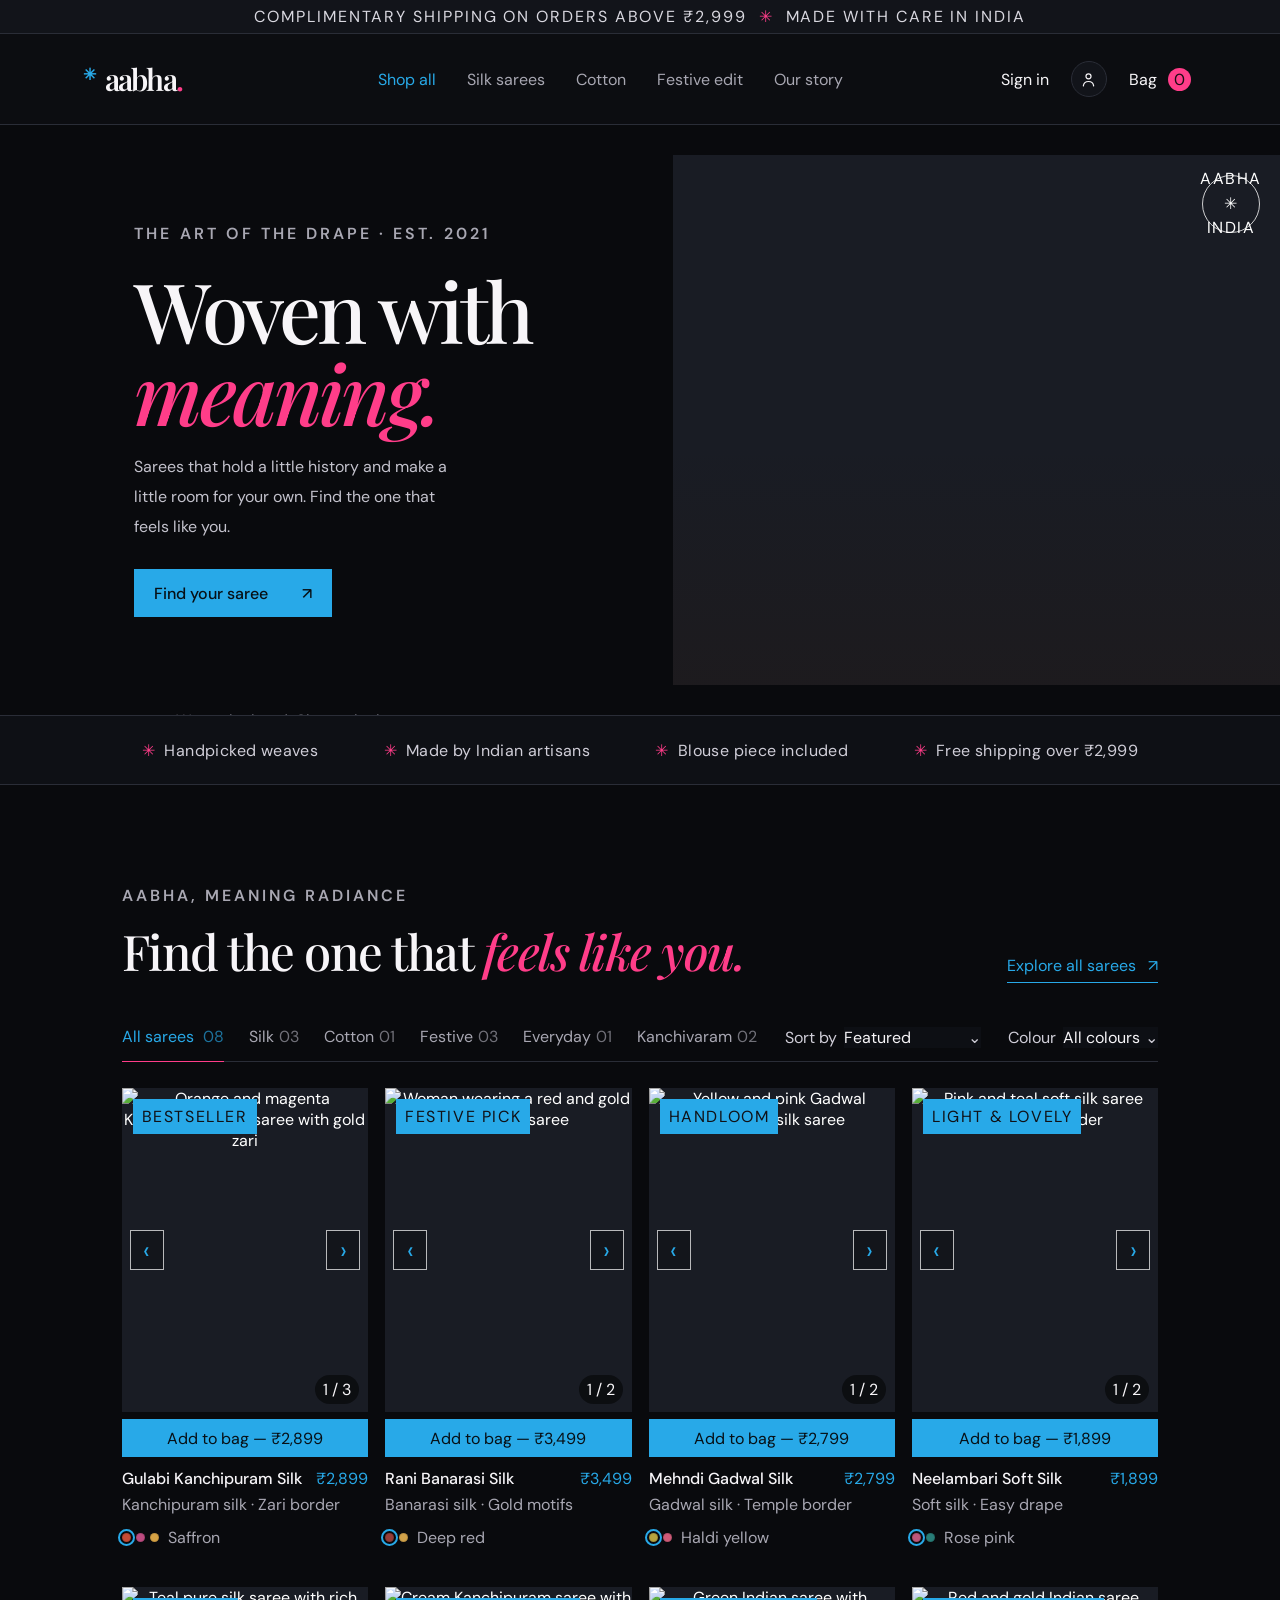
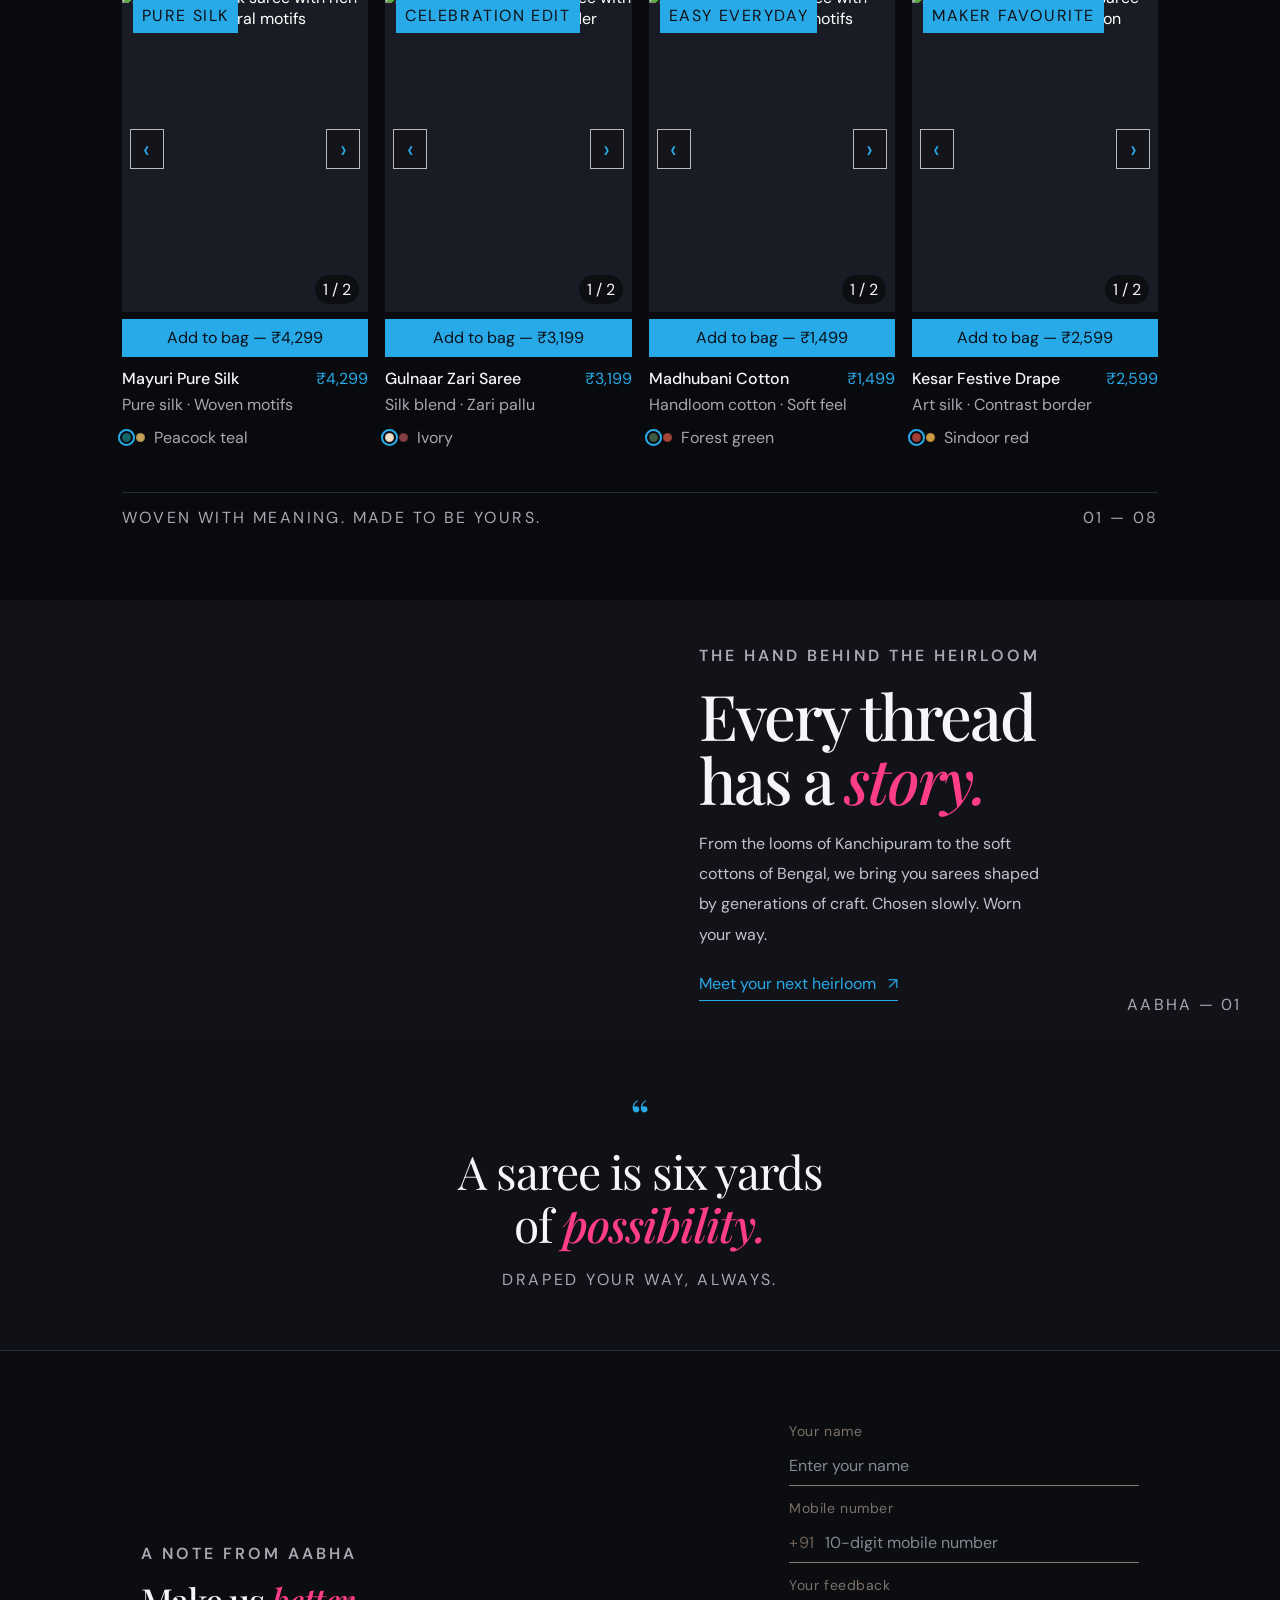
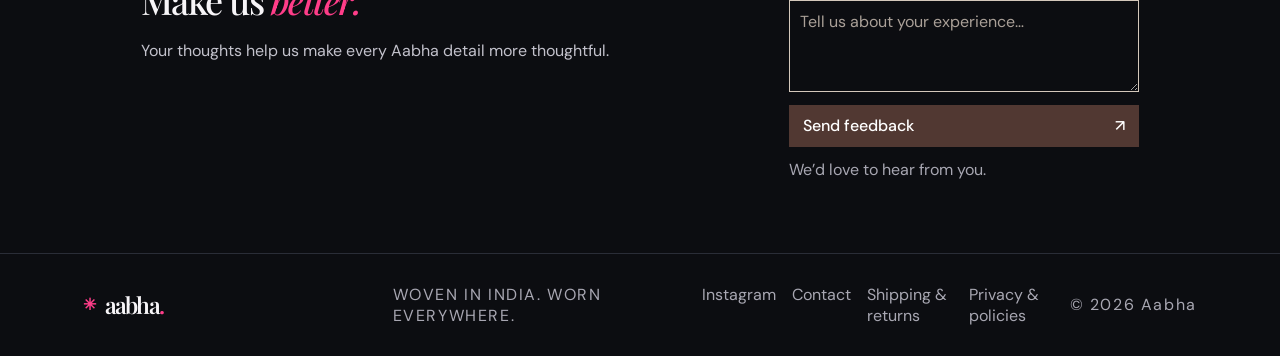
==== commit d9b80aa2: "Improve mobile storefront and guest cart auth" ====
--- a/index.html
+++ b/index.html
@@ -8,10 +8,9 @@
   <title>Aabha — Sarees for every story</title>
   <link rel="preconnect" href="https://fonts.googleapis.com" />
   <link rel="preconnect" href="https://fonts.gstatic.com" crossorigin />
-  <link rel="preconnect" href="https://maps.googleapis.com" />
-  <link rel="preconnect" href="https://maps.gstatic.com" crossorigin />
   <link href="https://fonts.googleapis.com/css2?family=DM+Sans:wght@400;500;600;700&family=Playfair+Display:ital,wght@0,500;0,600;0,700;1,500&display=swap" rel="stylesheet" />
-<link rel="stylesheet" href="styles.css?v=18" />
+  <link rel="stylesheet" href="https://unpkg.com/leaflet@1.9.4/dist/leaflet.css" integrity="sha256-p4NxAoJBhIIN+hmNHrzRCf9tD/miZyoHS5obTRR9BMY=" crossorigin="" />
+<link rel="stylesheet" href="styles.css?v=21" />
   <link rel="stylesheet" href="storefront-theme.css?v=2" />
 </head>
 <body>
@@ -33,17 +32,17 @@
   <footer class="site-footer"><a class="wordmark" href="#top"><span class="logo-flower">✳</span> aabha<span class="logo-dot">.</span></a><span>WOVEN IN INDIA. WORN EVERYWHERE.</span><div><a href="#story">Instagram</a><a href="#story">Contact</a><a href="policies.html#shipping-returns">Shipping &amp; returns</a><a href="policies.html">Privacy &amp; policies</a></div><small class="copyright">© 2026 Aabha</small></footer>
   <div class="profile-overlay" id="profile-account-overlay" aria-hidden="true"><section class="profile-dialog" role="dialog" aria-modal="true" aria-labelledby="profile-account-title"><button class="profile-close" type="button" data-close-profile="account" aria-label="Close account details">×</button><span class="eyebrow">YOUR AABHA ACCOUNT</span><h2 id="profile-account-title">Account details</h2><dl class="profile-detail-list"><div class="profile-name-row"><dt>Name</dt><dd><span id="profile-account-name">—</span><button class="profile-inline-edit" id="profile-account-edit-name" type="button" hidden>Edit</button></dd></div><div><dt>Mobile number</dt><dd id="profile-account-phone">—</dd></div></dl><div class="profile-name-editor" id="profile-name-editor" hidden><label for="profile-name-input">Update name</label><div class="profile-name-edit-controls"><input id="profile-name-input" type="text" autocomplete="name" minlength="2" maxlength="60" /><button class="profile-name-save" id="profile-name-save" type="button">Save</button><button class="profile-name-cancel" id="profile-name-cancel" type="button">Cancel</button></div><p id="profile-name-feedback" aria-live="polite"></p></div><p id="profile-account-help" class="profile-help"></p><button class="button button-dark profile-sign-in" id="profile-account-sign-in" type="button" hidden>Sign in <span>↗</span></button></section></div>
   <div class="profile-overlay" id="profile-address-overlay" aria-hidden="true"><section class="profile-dialog profile-address-dialog" role="dialog" aria-modal="true" aria-labelledby="profile-address-title"><button class="profile-close" type="button" data-close-profile="addresses" aria-label="Close saved addresses">×</button><span class="eyebrow">DELIVERY DETAILS</span><h2 id="profile-address-title">Saved addresses</h2><div class="profile-address-list" id="profile-address-list"></div><p class="profile-address-empty" id="profile-address-empty" hidden>No saved addresses yet.</p><button class="button button-dark profile-add-address" id="profile-add-address" type="button">+ Add new address</button></section></div>  <div class="auth-overlay" id="auth-overlay" aria-hidden="true"><section class="auth-dialog" role="dialog" aria-modal="true" aria-labelledby="auth-title"><button class="auth-close" id="close-auth" aria-label="Close sign in">×</button><a class="auth-brand" href="#top">✳ aabha.</a><span class="eyebrow">YOUR AABHA ACCOUNT</span><h2 id="auth-title">A little closer to your next drape.</h2><p class="auth-intro">Sign in with your mobile number to continue.</p><form id="phone-form"><label for="phone-number">Mobile number</label><div class="phone-field"><span>+91</span><input id="phone-number" type="tel" inputmode="numeric" autocomplete="tel-national" maxlength="10" placeholder="10-digit mobile number" required /></div><button class="button button-dark auth-submit" type="submit">Send OTP <span>↗</span></button><p class="auth-feedback" id="phone-feedback" aria-live="polite"></p></form><form id="otp-form" hidden><p class="otp-sent" id="otp-sent"></p><label for="otp-code">6-digit OTP</label><input class="otp-field" id="otp-code" type="text" inputmode="numeric" autocomplete="one-time-code" maxlength="6" placeholder="Enter OTP" required /><p class="demo-note">Local demo code: <strong>123456</strong>. Real SMS verification needs a server and OTP provider.</p><button class="button button-dark auth-submit" type="submit">Verify & sign in <span>↗</span></button><button class="resend-otp" id="resend-otp" type="button">Change number / resend code</button><p class="auth-feedback" id="otp-feedback" aria-live="polite"></p></form><form id="name-form" hidden><p class="otp-sent">OTP verified. What should we call you?</p><label for="full-name">Your name</label><input class="name-field" id="full-name" type="text" autocomplete="name" minlength="2" maxlength="60" placeholder="Enter your name" required /><button class="button button-dark auth-submit" type="submit">Finish sign in <span>↗</span></button><p class="auth-feedback" id="name-feedback" aria-live="polite"></p></form><div class="auth-signed-in" id="auth-signed-in" hidden><p class="signed-in-message">You’re signed in. Welcome to Aabha ✳</p><button class="resend-otp" id="sign-out" type="button">Sign out</button></div></section></div>  <div class="cart-backdrop" id="cart-backdrop"></div><aside class="cart-drawer" id="cart-drawer" aria-label="Shopping bag" aria-hidden="true"><div class="drawer-head"><div><span class="eyebrow">A LITTLE SOMETHING FOR YOU</span><h2>Your bag <span class="drawer-count">(0)</span></h2></div><button id="close-cart" aria-label="Close shopping bag">×</button></div><div class="shipping-progress"><span class="shipping-copy">Add a saree to your bag</span><div><i id="shipping-progress-bar"></i></div></div><div class="cart-items" id="cart-items"></div><div class="cart-empty" id="cart-empty"><span>✳</span><p>Your bag is waiting for a story.</p><button class="text-link" id="keep-shopping">Explore the collection ↗</button></div><div class="cart-footer" id="cart-footer"><section class="bag-address-section"><div class="bag-address-heading"><span>DELIVER TO</span><button id="add-address" type="button">+ Add new</button></div><div id="bag-address-list"></div><p class="bag-address-empty" id="bag-address-empty">Add a delivery address to continue.</p></section><section class="bill-summary" aria-label="Bill summary"><h3>Bill summary</h3><div class="bill-line"><span>Item total</span><strong id="subtotal">₹0</strong></div><div class="bill-line"><span>Handling charges</span><strong id="handling-charge">₹49</strong></div><div class="bill-line"><span>Delivery charges</span><strong id="delivery-charge">₹99</strong></div><div class="bill-line grand-total"><span>Grand total</span><strong id="grand-total">₹0</strong></div><p class="bill-note">Delivery is free on orders above ₹2,999.</p></section><button class="button button-dark checkout-button" id="checkout-button">Continue to checkout <span>↗</span></button><div class="checkout-message" id="checkout-message">Thank you for choosing artisan-made. Checkout is ready for your store setup.</div></div></aside><div class="toast" id="toast" role="status"></div>
-  <div class="checkout-overlay" id="checkout-overlay" aria-hidden="true"><section class="checkout-dialog" role="dialog" aria-modal="true" aria-labelledby="delivery-title"><div class="checkout-head"><div><span class="eyebrow">ALMOST YOURS</span><h2 id="delivery-title">Where should we send it?</h2><p>Add or update your delivery address.</p></div><button id="close-checkout" aria-label="Close delivery address">×</button></div><form id="delivery-form"><div class="address-map-picker"><div class="address-map-actions"><span>Pin a location to fill your address and PIN code</span><button id="open-address-map" class="button button-outline address-map-open" type="button" aria-controls="address-map-panel" aria-expanded="false">⌖ Select location on map</button></div><div class="address-map-panel" id="address-map-panel" hidden><div class="address-map-toolbar"><p id="address-map-status" aria-live="polite">Tap the map to pin your delivery location.</p><button id="use-current-location" class="text-link address-current-location" type="button">Use my current location</button></div><div id="delivery-map" class="delivery-map" role="application" aria-label="Map to select your delivery address"><div id="delivery-map-fallback" class="delivery-map-fallback">The map will appear here when Google Maps loads.</div></div><div class="address-map-bottom"><p id="address-map-preview" aria-live="polite">Choose a point on the map.</p><button id="use-map-location" class="button button-dark" type="button" disabled>Use this location</button></div></div></div><div class="address-grid"><label class="address-field wide">Full name<input id="delivery-name" name="name" autocomplete="name" required /></label><label class="address-field">Mobile number<input id="delivery-phone" name="phone" type="tel" inputmode="numeric" autocomplete="tel-national" maxlength="10" required /></label><label class="address-field">Alternate mobile number <span>(optional)</span><input id="delivery-alt-phone" name="alternatePhone" type="tel" inputmode="numeric" autocomplete="tel-national" maxlength="10" placeholder="For delivery updates" /></label><label class="address-field">PIN code<input id="delivery-pincode" name="pincode" inputmode="numeric" autocomplete="postal-code" maxlength="6" required /></label><div class="address-field wide address-search-field"><label for="delivery-address-search">Search area, street or locality</label><input id="delivery-address-search" type="search" autocomplete="off" placeholder="Type at least 3 letters, e.g. HSR" aria-autocomplete="list" aria-controls="address-suggestions" aria-expanded="false" /><span>Address suggestions appear after 3 characters.</span><div class="address-suggestions" id="address-suggestions" role="listbox" hidden></div></div><label class="address-field wide">Flat, house no. and building<input id="delivery-house" name="house" autocomplete="address-line1" required /></label><label class="address-field wide">Street / area / locality<input id="delivery-area" name="area" autocomplete="address-line2" required /></label><label class="address-field wide">Landmark <span>(optional)</span><input id="delivery-landmark" name="landmark" /></label><label class="address-field">City<input id="delivery-city" name="city" autocomplete="address-level2" required /></label><label class="address-field">State<input id="delivery-state" name="state" autocomplete="address-level1" required /></label></div><input type="hidden" id="delivery-map-address" name="mapAddress" /><input type="hidden" id="delivery-coordinates" name="coordinates" /><p class="address-feedback" id="address-feedback" aria-live="polite"></p><button class="button button-dark save-address-button" type="submit">Save delivery address <span>↗</span></button></form></section></div>
+  <div class="checkout-overlay" id="checkout-overlay" aria-hidden="true"><section class="checkout-dialog" role="dialog" aria-modal="true" aria-labelledby="delivery-title"><div class="checkout-head"><div><span class="eyebrow">ALMOST YOURS</span><h2 id="delivery-title">Where should we send it?</h2><p>Add or update your delivery address.</p></div><button id="close-checkout" aria-label="Close delivery address">×</button></div><form id="delivery-form"><div class="address-map-picker"><div class="address-map-actions"><span>Pin a location to fill your address and PIN code</span><button id="open-address-map" class="button button-outline address-map-open" type="button" aria-controls="address-map-panel" aria-expanded="false">⌖ Select location on map</button></div><div class="address-map-panel" id="address-map-panel" hidden><div class="address-map-toolbar"><p id="address-map-status" aria-live="polite">Tap the map to pin your delivery location.</p><button id="use-current-location" class="text-link address-current-location" type="button">Use my current location</button></div><div id="delivery-map" class="delivery-map" role="application" aria-label="Map to select your delivery address"><div id="delivery-map-fallback" class="delivery-map-fallback">The map will appear here when OpenStreetMap loads.</div></div><div class="address-map-bottom"><p id="address-map-preview" aria-live="polite">Choose a point on the map.</p><button id="use-map-location" class="button button-dark" type="button" disabled>Use this location</button></div></div></div><div class="address-grid"><label class="address-field wide">Full name<input id="delivery-name" name="name" autocomplete="name" required /></label><label class="address-field">Mobile number<input id="delivery-phone" name="phone" type="tel" inputmode="numeric" autocomplete="tel-national" maxlength="10" required /></label><label class="address-field">Alternate mobile number <span>(optional)</span><input id="delivery-alt-phone" name="alternatePhone" type="tel" inputmode="numeric" autocomplete="tel-national" maxlength="10" placeholder="For delivery updates" /></label><label class="address-field">PIN code<input id="delivery-pincode" name="pincode" inputmode="numeric" autocomplete="postal-code" maxlength="6" required /></label><div class="address-field wide address-search-field"><label for="delivery-address-search">Search area, street or locality</label><input id="delivery-address-search" type="search" autocomplete="off" placeholder="Type at least 3 letters, e.g. HSR" aria-autocomplete="list" aria-controls="address-suggestions" aria-expanded="false" /><span>Suggestions and pinned addresses are looked up by Photon.</span><div class="address-suggestions" id="address-suggestions" role="listbox" hidden></div></div><label class="address-field wide">Flat, house no. and building<input id="delivery-house" name="house" autocomplete="address-line1" required /></label><label class="address-field wide">Street / area / locality<input id="delivery-area" name="area" autocomplete="address-line2" required /></label><label class="address-field wide">Landmark <span>(optional)</span><input id="delivery-landmark" name="landmark" /></label><label class="address-field">City<input id="delivery-city" name="city" autocomplete="address-level2" required /></label><label class="address-field">State<input id="delivery-state" name="state" autocomplete="address-level1" required /></label></div><input type="hidden" id="delivery-map-address" name="mapAddress" /><input type="hidden" id="delivery-coordinates" name="coordinates" /><p class="address-feedback" id="address-feedback" aria-live="polite"></p><button class="button button-dark save-address-button" type="submit">Save delivery address <span>↗</span></button></form></section></div>
   <div class="product-detail-overlay" id="product-detail-overlay" aria-hidden="true"><section class="product-detail-dialog" role="dialog" aria-modal="true" aria-labelledby="detail-title"><button class="detail-close" id="close-detail" aria-label="Close saree details">×</button><div class="detail-layout"><div class="detail-photo"><img id="detail-image" src="" alt="" /><div class="detail-gallery-thumbnails" id="detail-gallery-thumbnails" aria-label="More saree photos"></div></div><div class="detail-copy"><span class="eyebrow" id="detail-category"></span><h2 id="detail-title"></h2><strong class="detail-price" id="detail-price"></strong><p class="detail-material" id="detail-material"></p><p class="detail-description" id="detail-description"></p><div class="detail-color-row"><span>Colour</span><strong id="detail-color-name"></strong></div><div class="detail-colors" id="detail-colors"></div><div class="detail-bag-action" id="detail-add-wrap"></div><small>Blouse piece included · Ships across India</small></div></div></section></div>
   <script src="catalog-data.js?v=7"></script>
-    <script src="config.js?v=7"></script>
+    <script src="config.js?v=10"></script>
   <script>
     if (location.protocol === 'file:' || location.hostname === 'localhost' || location.hostname === '127.0.0.1') {
       document.write('<script src="config.local.js?v=1"><\/script>');
     }
   </script>
-  <script src="app.js?v=12"></script>
-  <script src="address-map.js?v=9"></script><script src="profile.js?v=3"></script><script src="store-collections.js?v=1"></script>
+  <script src="app.js?v=15"></script>
+  <script src="address-map.js?v=13"></script><script src="profile.js?v=4"></script><script src="store-collections.js?v=1"></script>
 
 </body>
 </html>
--- a/styles.css
+++ b/styles.css
@@ -26,7 +26,7 @@
 #use-map-location{flex:0 0 auto;min-height:38px;padding:8px 14px;font-size:14px}
 #use-map-location:disabled{opacity:.5;cursor:not-allowed}
 @media(max-width:620px){.address-map-panel{padding:9px}.address-map-toolbar{align-items:flex-start;flex-direction:column;gap:4px}.delivery-map{height:300px;min-height:220px}.address-map-bottom{align-items:flex-start;flex-direction:column}.address-map-bottom #use-map-location{width:100%}.address-map-actions{align-items:flex-start;flex-direction:column}.address-map-open{width:100%}}
-.delivery-map{position:relative}.delivery-map-fallback{position:absolute;inset:0;z-index:1;display:grid;place-items:center;padding:22px;background:#eee8e1;color:#776c64;text-align:center;line-height:1.5}
+.delivery-map{position:relative;isolation:isolate}.delivery-map .leaflet-container{width:100%;height:100%;background:#e6e9e4;font-family:var(--sans);z-index:0}.delivery-map .leaflet-control-attribution{max-width:82%;font-size:10px;line-height:1.35}.delivery-map .leaflet-control-attribution a{color:#176c84}.delivery-map-fallback{position:absolute;inset:0;z-index:1;display:grid;place-items:center;padding:22px;background:var(--surface-raised,#eee8e1);color:var(--ink,#776c64);text-align:center;line-height:1.5}
 
 /* Bag drawer scrolls as one surface; cart items do not get a nested scrollbar. */
 .cart-drawer{overflow-y:auto;overscroll-behavior:contain}
@@ -91,3 +91,35 @@
 .profile-name-edit-controls button{padding:9px 12px;border:1px solid var(--line);background:var(--surface-raised);color:var(--ink);font:inherit;cursor:pointer}
 .profile-name-edit-controls .profile-name-save{border-color:var(--wine);background:var(--wine);color:#071016}
 #profile-name-feedback{min-height:1.4em;margin:6px 0 0;color:var(--saffron);font-size:14px}
+
+/* Clearer mobile storefront: let the announcement wrap and reserve space for card controls. */
+.product-card > .badge{z-index:2}
+.product-bag-action{position:relative;left:auto;right:auto;bottom:auto;z-index:auto;margin:7px 0 0}
+.product-bag-action .quick-add{opacity:1;transform:none;transition:none}
+.product-gallery-count{bottom:8px}
+@media(max-width:620px){
+  .announcement{height:auto;min-height:48px;padding:7px 12px;white-space:normal;flex-wrap:wrap;align-content:center;gap:2px 7px;text-align:center;font-size:16px;line-height:1.3;letter-spacing:.07em}
+  .site-header{height:66px;padding:0 4%;grid-template-columns:32px minmax(0,1fr) 174px;column-gap:4px}
+  .wordmark{font-size:25px;letter-spacing:-1.7px}
+  .header-actions{min-width:0;width:100%;gap:6px}
+  .login-trigger{display:block;max-width:70px;min-width:0;padding:0;overflow:hidden;text-overflow:ellipsis;text-align:right;font-size:13px;line-height:1.2}
+  .profile-trigger{width:32px;height:32px;flex-basis:32px}
+  .cart-trigger{font-size:14px;white-space:nowrap}
+  .cart-count{width:21px;height:21px;margin-left:3px;font-size:13px}
+  .product-grid{grid-template-columns:repeat(2,minmax(0,1fr));column-gap:10px;row-gap:24px;padding-top:18px}
+  .product-card>.badge{position:static;display:block;width:fit-content;max-width:100%;margin:0 0 6px;padding:4px 7px;font-size:12px;line-height:1.25;letter-spacing:.06em;white-space:normal}
+  .product-image{aspect-ratio:.76}
+  .product-bag-action{margin-top:5px}
+  .product-bag-action .quick-add{height:34px;padding:0 3px;font-size:13px;white-space:nowrap}
+  .product-gallery-count{right:7px;bottom:7px;padding:3px 6px;font-size:12px}
+  .product-gallery-arrow{width:29px;height:34px;font-size:22px}
+  .card-quantity{height:34px;gap:8px}
+  .card-quantity button{width:24px;height:28px}
+  .card-quantity strong{font-size:14px}
+}
+@media(max-width:380px){
+  .site-header{grid-template-columns:30px minmax(0,1fr) 163px;column-gap:3px}
+  .wordmark{font-size:23px;letter-spacing:-1.6px}
+  .header-actions{gap:5px}
+  .login-trigger{max-width:60px;font-size:12px}
+}
